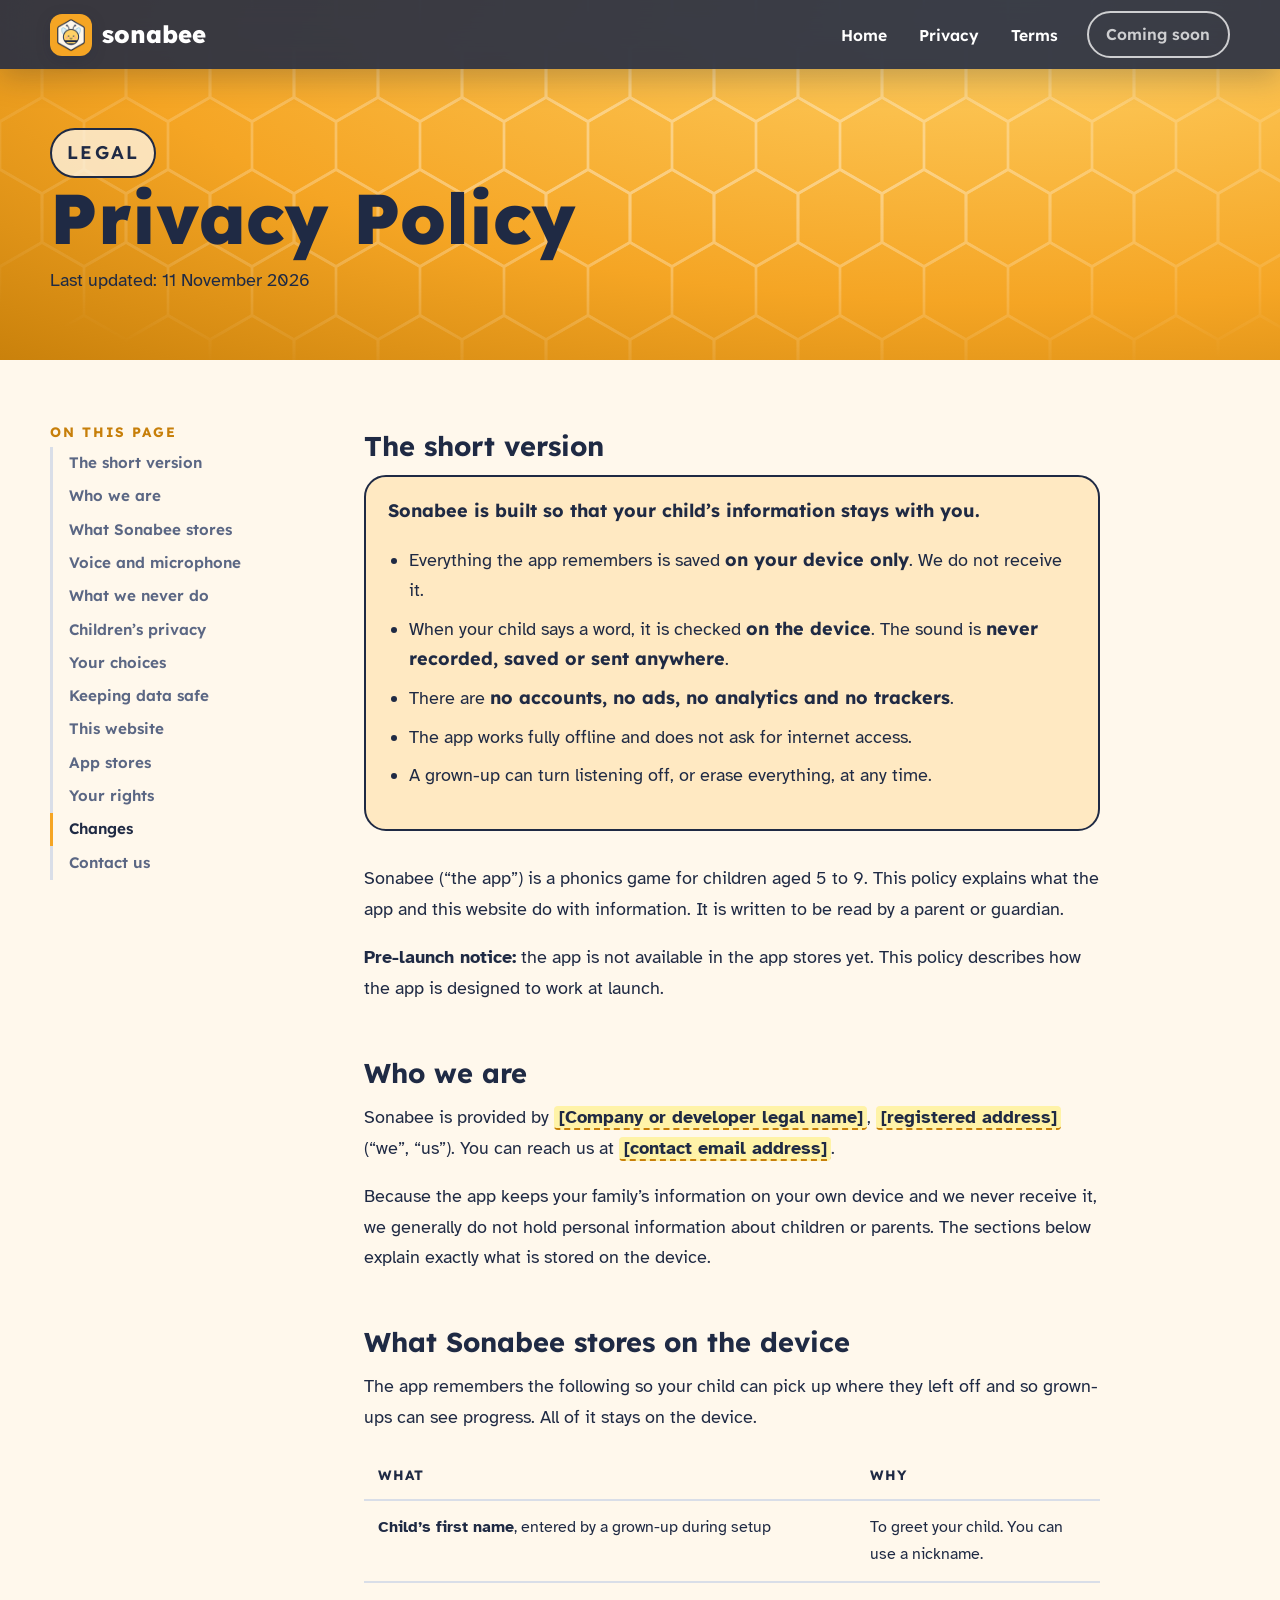
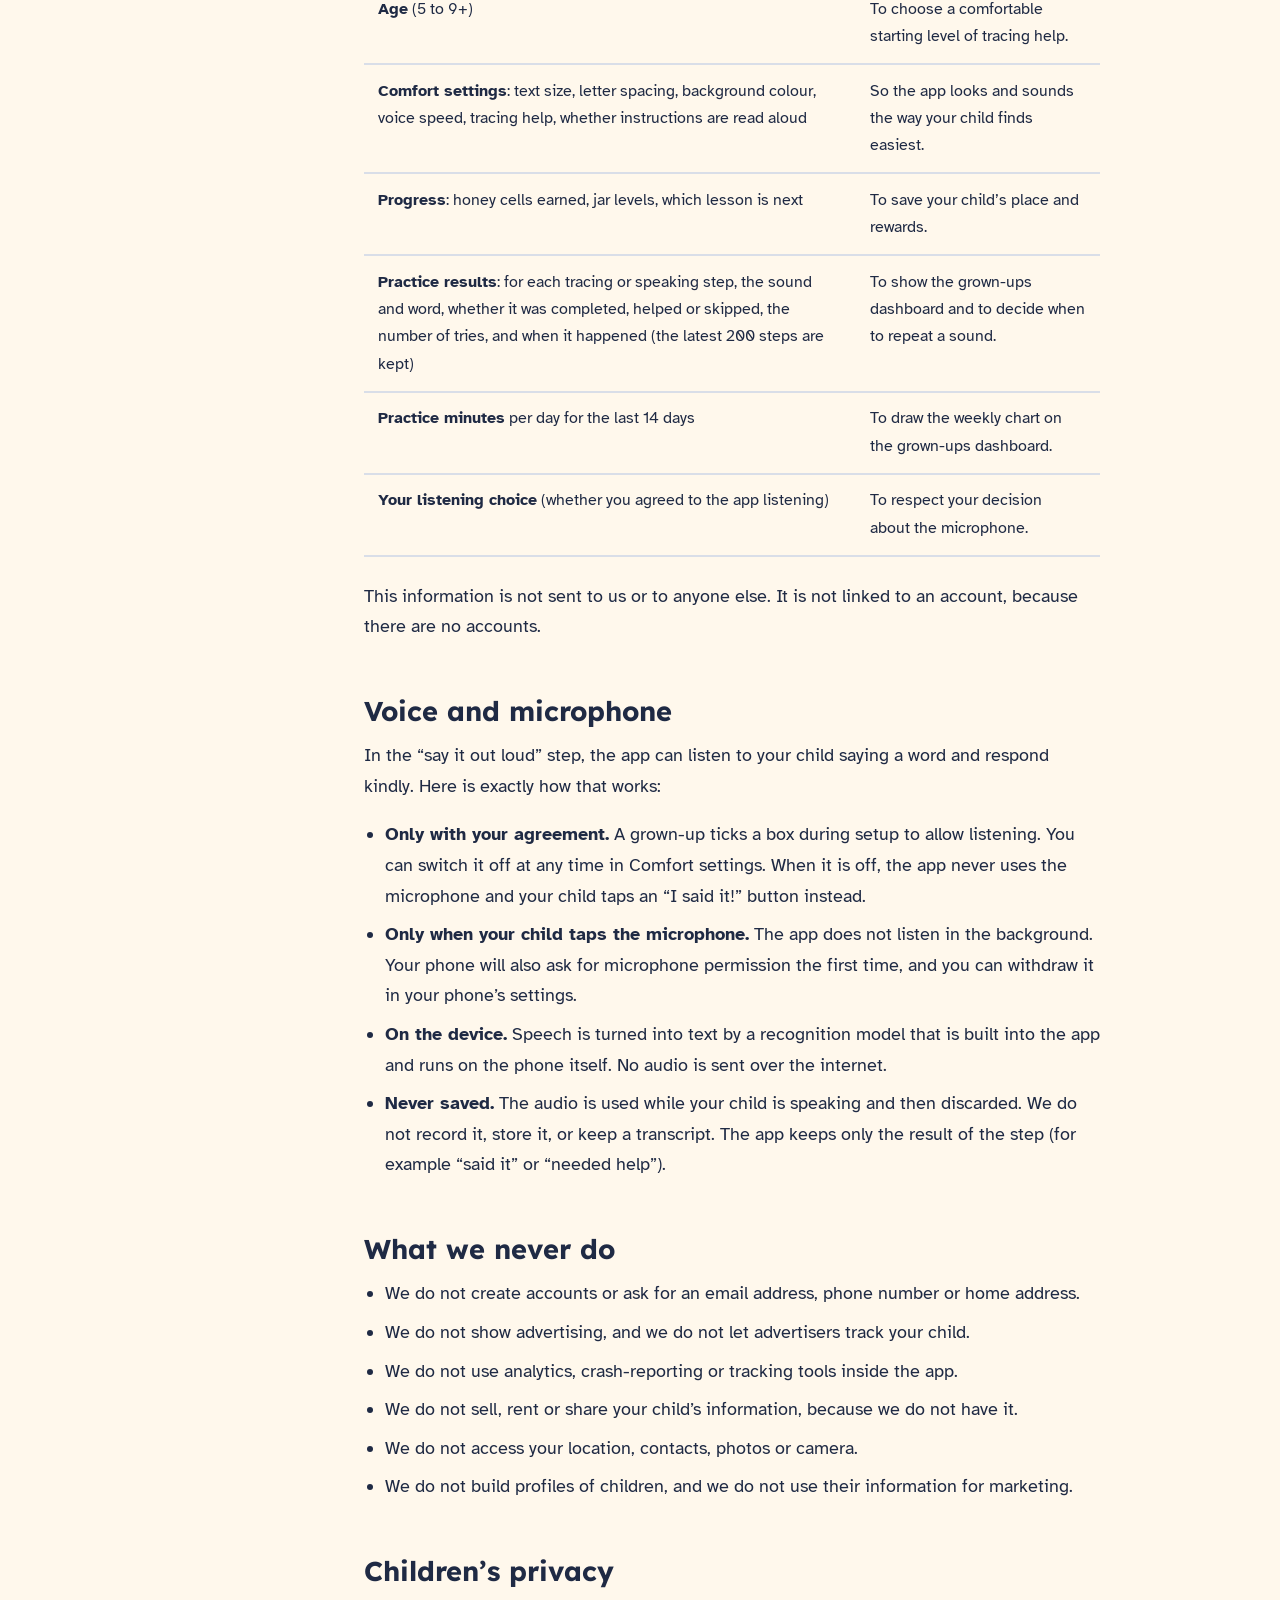
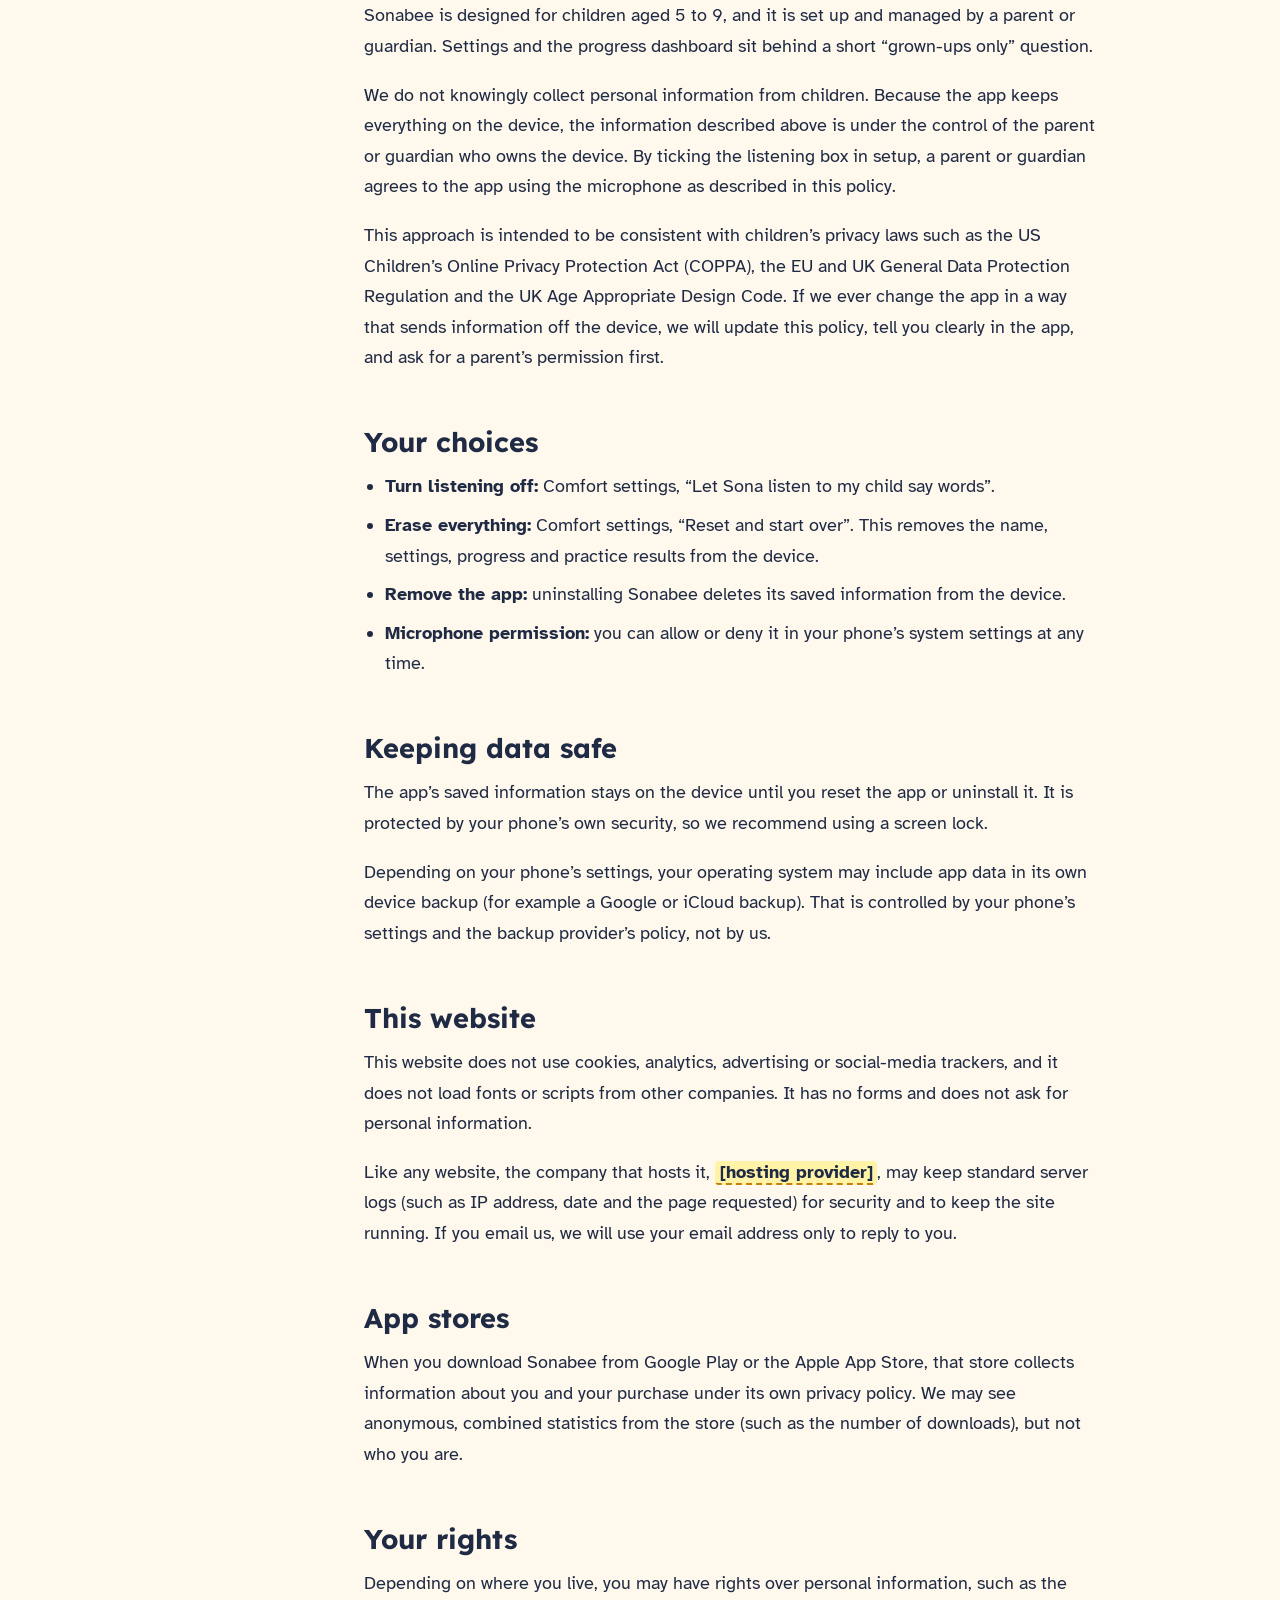
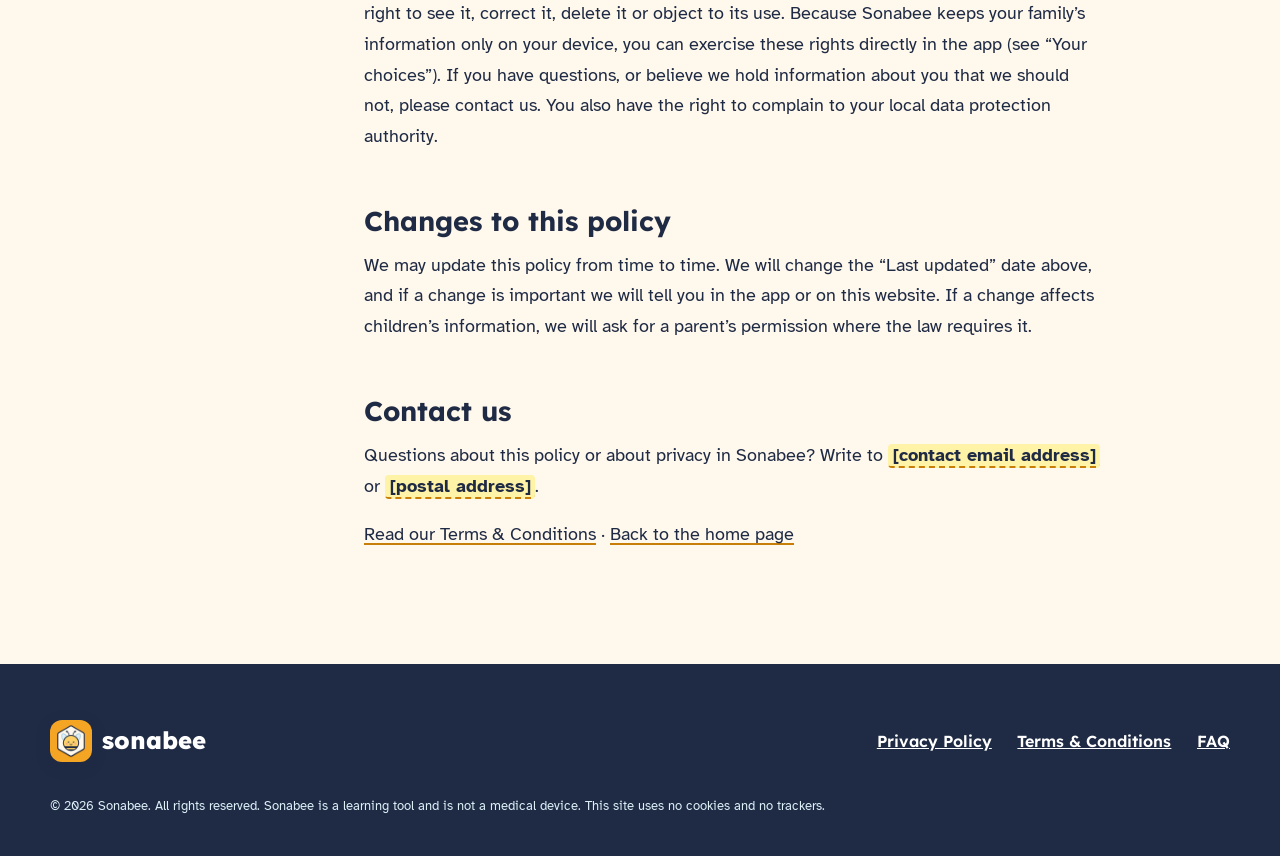
==== privacy.html @ 213363f4 "Add the Sonabee coming-soon website." ====
<!doctype html>
<html lang="en">
<head>
<meta charset="utf-8">
<meta name="viewport" content="width=device-width, initial-scale=1">
<title>Privacy Policy | Sonabee</title>
<meta name="description" content="How Sonabee handles your family's information: stored on the device, voice checked on the device and never saved, no accounts, no ads, no trackers.">
<meta name="theme-color" content="#F5A524">
<link rel="icon" href="favicon.svg" type="image/svg+xml">
<link rel="apple-touch-icon" href="assets/img/apple-touch-icon.png">
<link rel="stylesheet" href="assets/css/style.css">
<script>document.documentElement.classList.add('js');</script>
<!--
  BEFORE LAUNCH: replace every highlighted [placeholder] (class="fill") with real details,
  and have a lawyer who knows children's privacy law (COPPA, GDPR-K, UK Children's Code) review this page.
-->
</head>
<body>
<a class="skip" href="#main">Skip to content</a>

<header class="nav is-stuck">
  <div class="wrap">
    <a class="brand" href="index.html" aria-label="Sonabee home"><img src="assets/img/icon-192.png" alt="" width="42" height="42">sonabee</a>
    <nav aria-label="Main">
      <ul class="nav-links">
        <li><a href="index.html">Home</a></li>
        <li><a href="privacy.html" aria-current="page">Privacy</a></li>
        <li><a href="terms.html">Terms</a></li>
        <li><span class="pill" aria-disabled="true" title="The app is not available yet">Coming soon</span></li>
      </ul>
    </nav>
  </div>
</header>

<main id="main">
<section class="legal-hero">
  <div class="hex-layer" aria-hidden="true"></div>
  <div class="wrap">
    <p class="eyebrow">Legal</p>
    <h1>Privacy Policy</h1>
    <p>Last updated: 11 November 2026</p>
  </div>
</section>

<div class="wrap legal">
  <aside class="toc" aria-label="On this page">
    <h2>On this page</h2>
    <ol>
      <li><a href="#summary">The short version</a></li>
      <li><a href="#who">Who we are</a></li>
      <li><a href="#info">What Sonabee stores</a></li>
      <li><a href="#voice">Voice and microphone</a></li>
      <li><a href="#never">What we never do</a></li>
      <li><a href="#children">Children&rsquo;s privacy</a></li>
      <li><a href="#controls">Your choices</a></li>
      <li><a href="#retention">Keeping data safe</a></li>
      <li><a href="#website">This website</a></li>
      <li><a href="#stores">App stores</a></li>
      <li><a href="#rights">Your rights</a></li>
      <li><a href="#changes">Changes</a></li>
      <li><a href="#contact">Contact us</a></li>
    </ol>
  </aside>

  <article class="prose">
    <h2 id="summary">The short version</h2>
    <div class="callout honey">
      <p><strong>Sonabee is built so that your child&rsquo;s information stays with you.</strong></p>
      <ul>
        <li>Everything the app remembers is saved <strong>on your device only</strong>. We do not receive it.</li>
        <li>When your child says a word, it is checked <strong>on the device</strong>. The sound is <strong>never recorded, saved or sent anywhere</strong>.</li>
        <li>There are <strong>no accounts, no ads, no analytics and no trackers</strong>.</li>
        <li>The app works fully offline and does not ask for internet access.</li>
        <li>A grown-up can turn listening off, or erase everything, at any time.</li>
      </ul>
    </div>
    <p>Sonabee (&ldquo;the app&rdquo;) is a phonics game for children aged 5 to 9. This policy explains what the app and this website do with information. It is written to be read by a parent or guardian.</p>
    <p><strong>Pre-launch notice:</strong> the app is not available in the app stores yet. This policy describes how the app is designed to work at launch.</p>

    <h2 id="who">Who we are</h2>
    <p>Sonabee is provided by <span class="fill">[Company or developer legal name]</span>, <span class="fill">[registered address]</span> (&ldquo;we&rdquo;, &ldquo;us&rdquo;). You can reach us at <span class="fill">[contact email address]</span>.</p>
    <p>Because the app keeps your family&rsquo;s information on your own device and we never receive it, we generally do not hold personal information about children or parents. The sections below explain exactly what is stored on the device.</p>

    <h2 id="info">What Sonabee stores on the device</h2>
    <p>The app remembers the following so your child can pick up where they left off and so grown-ups can see progress. All of it stays on the device.</p>
    <table class="t">
      <thead><tr><th>What</th><th>Why</th></tr></thead>
      <tbody>
        <tr><td><strong>Child&rsquo;s first name</strong>, entered by a grown-up during setup</td><td>To greet your child. You can use a nickname.</td></tr>
        <tr><td><strong>Age</strong> (5 to 9+)</td><td>To choose a comfortable starting level of tracing help.</td></tr>
        <tr><td><strong>Comfort settings</strong>: text size, letter spacing, background colour, voice speed, tracing help, whether instructions are read aloud</td><td>So the app looks and sounds the way your child finds easiest.</td></tr>
        <tr><td><strong>Progress</strong>: honey cells earned, jar levels, which lesson is next</td><td>To save your child&rsquo;s place and rewards.</td></tr>
        <tr><td><strong>Practice results</strong>: for each tracing or speaking step, the sound and word, whether it was completed, helped or skipped, the number of tries, and when it happened (the latest 200 steps are kept)</td><td>To show the grown-ups dashboard and to decide when to repeat a sound.</td></tr>
        <tr><td><strong>Practice minutes</strong> per day for the last 14 days</td><td>To draw the weekly chart on the grown-ups dashboard.</td></tr>
        <tr><td><strong>Your listening choice</strong> (whether you agreed to the app listening)</td><td>To respect your decision about the microphone.</td></tr>
      </tbody>
    </table>
    <p>This information is not sent to us or to anyone else. It is not linked to an account, because there are no accounts.</p>

    <h2 id="voice">Voice and microphone</h2>
    <p>In the &ldquo;say it out loud&rdquo; step, the app can listen to your child saying a word and respond kindly. Here is exactly how that works:</p>
    <ul>
      <li><strong>Only with your agreement.</strong> A grown-up ticks a box during setup to allow listening. You can switch it off at any time in Comfort settings. When it is off, the app never uses the microphone and your child taps an &ldquo;I said it!&rdquo; button instead.</li>
      <li><strong>Only when your child taps the microphone.</strong> The app does not listen in the background. Your phone will also ask for microphone permission the first time, and you can withdraw it in your phone&rsquo;s settings.</li>
      <li><strong>On the device.</strong> Speech is turned into text by a recognition model that is built into the app and runs on the phone itself. No audio is sent over the internet.</li>
      <li><strong>Never saved.</strong> The audio is used while your child is speaking and then discarded. We do not record it, store it, or keep a transcript. The app keeps only the result of the step (for example &ldquo;said it&rdquo; or &ldquo;needed help&rdquo;).</li>
    </ul>

    <h2 id="never">What we never do</h2>
    <ul>
      <li>We do not create accounts or ask for an email address, phone number or home address.</li>
      <li>We do not show advertising, and we do not let advertisers track your child.</li>
      <li>We do not use analytics, crash-reporting or tracking tools inside the app.</li>
      <li>We do not sell, rent or share your child&rsquo;s information, because we do not have it.</li>
      <li>We do not access your location, contacts, photos or camera.</li>
      <li>We do not build profiles of children, and we do not use their information for marketing.</li>
    </ul>

    <h2 id="children">Children&rsquo;s privacy</h2>
    <p>Sonabee is designed for children aged 5 to 9, and it is set up and managed by a parent or guardian. Settings and the progress dashboard sit behind a short &ldquo;grown-ups only&rdquo; question.</p>
    <p>We do not knowingly collect personal information from children. Because the app keeps everything on the device, the information described above is under the control of the parent or guardian who owns the device. By ticking the listening box in setup, a parent or guardian agrees to the app using the microphone as described in this policy.</p>
    <p>This approach is intended to be consistent with children&rsquo;s privacy laws such as the US Children&rsquo;s Online Privacy Protection Act (COPPA), the EU and UK General Data Protection Regulation and the UK Age Appropriate Design Code. If we ever change the app in a way that sends information off the device, we will update this policy, tell you clearly in the app, and ask for a parent&rsquo;s permission first.</p>

    <h2 id="controls">Your choices</h2>
    <ul>
      <li><strong>Turn listening off:</strong> Comfort settings, &ldquo;Let Sona listen to my child say words&rdquo;.</li>
      <li><strong>Erase everything:</strong> Comfort settings, &ldquo;Reset and start over&rdquo;. This removes the name, settings, progress and practice results from the device.</li>
      <li><strong>Remove the app:</strong> uninstalling Sonabee deletes its saved information from the device.</li>
      <li><strong>Microphone permission:</strong> you can allow or deny it in your phone&rsquo;s system settings at any time.</li>
    </ul>

    <h2 id="retention">Keeping data safe</h2>
    <p>The app&rsquo;s saved information stays on the device until you reset the app or uninstall it. It is protected by your phone&rsquo;s own security, so we recommend using a screen lock.</p>
    <p>Depending on your phone&rsquo;s settings, your operating system may include app data in its own device backup (for example a Google or iCloud backup). That is controlled by your phone&rsquo;s settings and the backup provider&rsquo;s policy, not by us.</p>

    <h2 id="website">This website</h2>
    <p>This website does not use cookies, analytics, advertising or social-media trackers, and it does not load fonts or scripts from other companies. It has no forms and does not ask for personal information.</p>
    <p>Like any website, the company that hosts it, <span class="fill">[hosting provider]</span>, may keep standard server logs (such as IP address, date and the page requested) for security and to keep the site running. If you email us, we will use your email address only to reply to you.</p>

    <h2 id="stores">App stores</h2>
    <p>When you download Sonabee from Google Play or the Apple App Store, that store collects information about you and your purchase under its own privacy policy. We may see anonymous, combined statistics from the store (such as the number of downloads), but not who you are.</p>

    <h2 id="rights">Your rights</h2>
    <p>Depending on where you live, you may have rights over personal information, such as the right to see it, correct it, delete it or object to its use. Because Sonabee keeps your family&rsquo;s information only on your device, you can exercise these rights directly in the app (see &ldquo;Your choices&rdquo;). If you have questions, or believe we hold information about you that we should not, please contact us. You also have the right to complain to your local data protection authority.</p>

    <h2 id="changes">Changes to this policy</h2>
    <p>We may update this policy from time to time. We will change the &ldquo;Last updated&rdquo; date above, and if a change is important we will tell you in the app or on this website. If a change affects children&rsquo;s information, we will ask for a parent&rsquo;s permission where the law requires it.</p>

    <h2 id="contact">Contact us</h2>
    <p>Questions about this policy or about privacy in Sonabee? Write to <span class="fill">[contact email address]</span> or <span class="fill">[postal address]</span>.</p>
    <p><a href="terms.html">Read our Terms &amp; Conditions</a> &middot; <a href="index.html">Back to the home page</a></p>
  </article>
</div>
</main>

<footer class="foot">
  <div class="wrap">
    <div class="row">
      <a class="brand" href="index.html"><img src="assets/img/icon-192.png" alt="" width="42" height="42">sonabee</a>
      <nav aria-label="Footer">
        <ul>
          <li><a href="privacy.html">Privacy Policy</a></li>
          <li><a href="terms.html">Terms &amp; Conditions</a></li>
          <li><a href="index.html#faq">FAQ</a></li>
        </ul>
      </nav>
    </div>
    <small>&copy; <span id="yr">2026</span> Sonabee. All rights reserved. Sonabee is a learning tool and is not a medical device. This site uses no cookies and no trackers.</small>
  </div>
</footer>
<script src="assets/js/main.js"></script>
</body>
</html>
---- assets/css/style.css ----
/* ==========================================================================
   Sonabee website. Brand colours match the app (lib/theme/app_colors.dart).
   Fonts are self-hosted: the site makes no third-party requests.
   ========================================================================== */

@font-face { font-family: "Lexend"; src: url("../fonts/Lexend-SemiBold.ttf") format("truetype"); font-weight: 600; font-display: swap; }
@font-face { font-family: "Lexend"; src: url("../fonts/Lexend-Bold.ttf") format("truetype"); font-weight: 700; font-display: swap; }
@font-face { font-family: "Lexend"; src: url("../fonts/Lexend-ExtraBold.ttf") format("truetype"); font-weight: 800; font-display: swap; }
@font-face { font-family: "Atkinson Hyperlegible"; src: url("../fonts/AtkinsonHyperlegible-Regular.ttf") format("truetype"); font-weight: 400; font-display: swap; }
@font-face { font-family: "Atkinson Hyperlegible"; src: url("../fonts/AtkinsonHyperlegible-Bold.ttf") format("truetype"); font-weight: 700; font-display: swap; }

:root {
  --honey: #F5A524;
  --honey-deep: #C77F0A;
  --honey-pale: #FFE9C2;
  --ink: #1F2A44;
  --ink-soft: #5B6784;
  --comb: #FFF8EC;
  --wing: #DCEFF7;
  --wing-deep: #9BCBE0;
  --listen: #2A9D8F;
  --on-listen: #0F1A2A;
  --bee: #FFD166;
  --cheeks: #F4A3A0;
  --surface: #FFFFFF;
  --hairline: #D9DEE8;
  --celebrate: #FFE9BD;
  --mint: #E3F4EC;
  --peach: #FDE8DC;
  --night: #111A30;

  --font-head: "Lexend", "Trebuchet MS", system-ui, sans-serif;
  --font-body: "Atkinson Hyperlegible", "Segoe UI", system-ui, sans-serif;
  --radius: 28px;
  --wrap: 1180px;
  --ease: cubic-bezier(.22, 1, .36, 1);
}

*, *::before, *::after { box-sizing: border-box; }
html { scroll-behavior: smooth; -webkit-text-size-adjust: 100%; }
body {
  margin: 0;
  background: var(--comb);
  color: var(--ink);
  font-family: var(--font-body);
  font-size: 1.125rem;
  line-height: 1.7;
  text-align: left;
  overflow-x: hidden;
}
img, svg, canvas { display: block; max-width: 100%; }
a { color: inherit; }
h1, h2, h3, h4 { font-family: var(--font-head); font-weight: 700; line-height: 1.15; margin: 0 0 .5em; }
p { margin: 0 0 1em; }
button { font: inherit; }

.wrap { width: min(var(--wrap), 100% - 2.5rem); margin-inline: auto; }
.skip { position: absolute; left: -999px; top: 0; background: var(--ink); color: #fff; padding: .8rem 1.2rem; border-radius: 0 0 12px 0; z-index: 200; }
.skip:focus { left: 0; }
:focus-visible { outline: 4px solid var(--ink); outline-offset: 3px; border-radius: 6px; }
.on-dark :focus-visible, .nav :focus-visible { outline-color: var(--bee); }
.sr { position: absolute; width: 1px; height: 1px; overflow: hidden; clip: rect(0 0 0 0); white-space: nowrap; }

.eyebrow {
  display: inline-flex; align-items: center; gap: .6rem;
  font-family: var(--font-head); font-weight: 600; font-size: .85rem; letter-spacing: .12em; text-transform: uppercase;
  padding: .45rem .95rem; border-radius: 999px;
  background: rgba(255, 248, 236, .75); color: var(--ink); border: 2px solid var(--ink);
}
.eyebrow .dot { width: .6rem; height: .6rem; border-radius: 50%; background: var(--listen); box-shadow: 0 0 0 0 rgba(42, 157, 143, .6); animation: ping 2s infinite; }
@keyframes ping { 70% { box-shadow: 0 0 0 .6rem rgba(42, 157, 143, 0); } 100% { box-shadow: 0 0 0 0 rgba(42, 157, 143, 0); } }

/* ---------- Buttons: store buttons are disabled until launch ---------- */
.stores { display: flex; flex-wrap: wrap; gap: 1rem; }
.store {
  position: relative; display: inline-flex; align-items: center; gap: .9rem;
  min-height: 64px; padding: .6rem 1.4rem .6rem 1.1rem;
  border-radius: 18px; border: 2px solid var(--ink); background: var(--ink); color: #fff;
  text-align: left; line-height: 1.15; cursor: not-allowed;
}
/* Disabled until launch: clearly switched off, but still easy to read. */
.store:disabled {
  background: #3b4466 repeating-linear-gradient(135deg, rgba(255, 255, 255, .07) 0 9px, transparent 9px 18px);
  border-color: #3b4466; color: #eef0f6; opacity: 1;
}
.store:disabled svg { opacity: .8; }
.store svg { width: 34px; height: 34px; flex: none; }
.store small { display: block; font-size: .78rem; opacity: .85; letter-spacing: .02em; }
.store strong { display: block; font-family: var(--font-head); font-size: 1.25rem; font-weight: 700; }
.store .soon {
  position: absolute; top: -.8rem; right: -.4rem; transform: rotate(4deg);
  font-style: normal; font-family: var(--font-head); font-weight: 700; font-size: .72rem; letter-spacing: .06em; text-transform: uppercase;
  background: var(--bee); color: var(--ink); border: 2px solid var(--ink); padding: .2rem .6rem; border-radius: 999px;
}
.soon-note { margin-top: 1rem; font-size: .98rem; color: var(--ink-soft); }
.on-honey .soon-note, .on-dark .soon-note { color: inherit; opacity: .85; }

.btn-ghost {
  display: inline-flex; align-items: center; gap: .5rem; min-height: 48px; padding: .5rem 1.2rem; border-radius: 999px;
  font-family: var(--font-head); font-weight: 600; text-decoration: none; border: 2px solid currentColor;
  transition: transform .3s var(--ease), background .3s;
}
.btn-ghost:hover { transform: translateY(-2px); background: rgba(255, 255, 255, .25); }

/* ---------- Navigation ---------- */
.nav {
  position: fixed; inset: 0 0 auto 0; z-index: 100; padding: .7rem 0;
  transition: background .4s, box-shadow .4s, backdrop-filter .4s;
}
.nav.is-stuck { background: rgba(31, 42, 68, .88); backdrop-filter: blur(14px); box-shadow: 0 8px 30px rgba(15, 26, 42, .25); color: #fff; }
.nav .wrap { display: flex; align-items: center; justify-content: space-between; gap: 1rem; }
.brand { display: flex; align-items: center; gap: .65rem; text-decoration: none; font-family: var(--font-head); font-weight: 800; font-size: 1.5rem; }
.brand img { width: 42px; height: 42px; border-radius: 12px; box-shadow: 0 4px 14px rgba(31, 42, 68, .25); }
.nav-links { display: flex; align-items: center; gap: 1.6rem; list-style: none; margin: 0; padding: 0; font-family: var(--font-head); font-weight: 600; font-size: .98rem; }
.nav-links a { text-decoration: none; padding: .6rem .2rem; position: relative; }
.nav-links a:not(.pill)::after { content: ""; position: absolute; left: 0; right: 0; bottom: .3rem; height: 3px; border-radius: 3px; background: currentColor; transform: scaleX(0); transform-origin: left; transition: transform .35s var(--ease); }
.nav-links a:not(.pill):hover::after { transform: scaleX(1); }
.pill { display: inline-block; padding: .5rem 1.1rem !important; border-radius: 999px; border: 2px solid currentColor; opacity: .75; cursor: not-allowed; }
@media (max-width: 820px) { .nav-links li:not(:last-child) { display: none; } }

/* ---------- Hero ---------- */
.hero {
  position: relative; min-height: 100svh; display: grid; align-items: center; overflow: hidden; isolation: isolate;
  padding: 7.5rem 0 5rem;
  background: radial-gradient(120% 95% at 72% 18%, var(--bee) 0%, var(--honey) 46%, var(--honey-deep) 100%);
  color: var(--ink);
}
.hero-bg { position: absolute; inset: -6%; z-index: -3; will-change: transform; transform: translate3d(calc(var(--mx, 0) * -14px), calc(var(--my, 0) * -10px), 0) scale(calc(1.06 + var(--hp, 0) * .12)); }
.hex-layer {
  position: absolute; inset: 0; opacity: .5;
  background-image: url("data:image/svg+xml,%3Csvg xmlns='http://www.w3.org/2000/svg' width='28' height='48.5' viewBox='0 0 28 48.5'%3E%3Cg fill='none' stroke='%23FFF8EC' stroke-width='.9' stroke-linejoin='round'%3E%3Cpath d='M14-16.17 28-8.08V8.08L14 16.17 0 8.08V-8.08Z'/%3E%3Cpath d='M0 8.08l14 8.09v16.16L0 40.42-14 32.33V16.17Z'/%3E%3Cpath d='M28 8.08l14 8.09v16.16L28 40.42 14 32.33V16.17Z'/%3E%3Cpath d='M14 32.33l14 8.09v16.16L14 64.67 0 56.58V40.42Z'/%3E%3C/g%3E%3C/svg%3E");
  background-size: 84px 145.5px;
  animation: drift 70s linear infinite;
  -webkit-mask-image: radial-gradient(80% 80% at 55% 45%, #000 20%, transparent 85%); mask-image: radial-gradient(80% 80% at 55% 45%, #000 20%, transparent 85%);
}
.hex-layer.two { background-size: 150px 259px; opacity: .35; animation-duration: 110s; animation-direction: reverse; transform: translate3d(calc(var(--mx, 0) * 22px), calc(var(--my, 0) * 16px), 0); }
@keyframes drift { to { background-position: 84px 145.5px; } }
.rays {
  position: absolute; left: 50%; top: 38%; width: 190vmax; height: 190vmax; z-index: -2; translate: -50% -50%; opacity: .5; mix-blend-mode: soft-light;
  background: repeating-conic-gradient(from 0deg, rgba(255, 255, 255, .9) 0 6deg, transparent 6deg 18deg);
  -webkit-mask-image: radial-gradient(closest-side, #000 0%, transparent 62%); mask-image: radial-gradient(closest-side, #000 0%, transparent 62%);
  animation: spin 160s linear infinite;
}
@keyframes spin { to { rotate: 360deg; } }
.bokeh { position: absolute; z-index: -1; width: var(--s); aspect-ratio: 1 / 1.1547; background: var(--c, rgba(255, 248, 236, .55)); clip-path: polygon(50% 0, 100% 25%, 100% 75%, 50% 100%, 0 75%, 0 25%); filter: blur(var(--b, 6px)); left: var(--x); top: var(--y); animation: floaty var(--t, 14s) ease-in-out infinite alternate; }
@keyframes floaty { from { transform: translate3d(0, 0, 0) rotate(0); } to { transform: translate3d(var(--dx, 24px), var(--dy, -40px), 0) rotate(18deg); } }
#pollen { position: absolute; inset: 0; z-index: -1; width: 100%; height: 100%; pointer-events: none; }
.vignette { position: absolute; inset: 0; z-index: 1; pointer-events: none; background: radial-gradient(120% 100% at 50% 40%, transparent 55%, rgba(120, 66, 0, .38) 100%); }
.grain { position: fixed; inset: -50%; z-index: 150; pointer-events: none; opacity: .07; mix-blend-mode: multiply;
  background-image: url("data:image/svg+xml,%3Csvg xmlns='http://www.w3.org/2000/svg' width='220' height='220'%3E%3Cfilter id='n'%3E%3CfeTurbulence type='fractalNoise' baseFrequency='.85' numOctaves='2' stitchTiles='stitch'/%3E%3CfeColorMatrix values='0 0 0 0 0  0 0 0 0 0  0 0 0 0 0  0 0 0 .9 0'/%3E%3C/filter%3E%3Crect width='100%25' height='100%25' filter='url(%23n)'/%3E%3C/svg%3E");
  animation: grain 1.2s steps(6) infinite; }
@keyframes grain { 0% { transform: translate(0, 0); } 20% { transform: translate(-4%, 3%); } 40% { transform: translate(3%, -5%); } 60% { transform: translate(-6%, -2%); } 80% { transform: translate(5%, 4%); } 100% { transform: translate(0, 0); } }

.hero-grid { position: relative; z-index: 2; display: grid; grid-template-columns: 1.1fr .9fr; gap: 3rem; align-items: center; transform: translate3d(0, calc(var(--hp, 0) * -40px), 0); opacity: calc(1 - var(--hp, 0) * .9); }
.hero h1 { font-weight: 800; font-size: clamp(3.2rem, 8.4vw, 7.4rem); line-height: 1.02; margin: 1.4rem 0 1.4rem; }
.hero h1 .w { display: inline-block; overflow: hidden; vertical-align: top; padding-bottom: .12em; }
.hero h1 .w > span { display: inline-block; animation: rise 1.2s var(--ease) both; animation-delay: calc(.5s + var(--i) * .14s); }
.hero h1 .accent { color: var(--comb); -webkit-text-stroke: 0; text-shadow: 0 .05em 0 var(--ink); }
@keyframes rise { from { transform: translateY(110%) rotate(5deg); opacity: 0; filter: blur(10px); } to { transform: none; opacity: 1; filter: blur(0); } }
.fade-in { animation: fade 1.2s var(--ease) both; animation-delay: var(--d, 1.2s); }
@keyframes fade { from { opacity: 0; transform: translateY(24px); } to { opacity: 1; transform: none; } }
.hero .lead { font-size: clamp(1.15rem, 1.9vw, 1.45rem); max-width: 34ch; margin-bottom: 2rem; }
.scroll-cue { position: absolute; z-index: 3; left: 50%; bottom: 1.6rem; translate: -50% 0; display: flex; flex-direction: column; align-items: center; gap: .5rem; font-family: var(--font-head); font-size: .78rem; letter-spacing: .16em; text-transform: uppercase; text-decoration: none; opacity: calc(1 - var(--hp, 0) * 4); }
.scroll-cue i { width: 26px; height: 42px; border: 2.5px solid var(--ink); border-radius: 14px; position: relative; }
.scroll-cue i::after { content: ""; position: absolute; left: 50%; top: 7px; width: 5px; height: 9px; margin-left: -2.5px; border-radius: 3px; background: var(--ink); animation: wheel 1.8s ease-in-out infinite; }
@keyframes wheel { 0% { transform: translateY(0); opacity: 1; } 70% { transform: translateY(14px); opacity: 0; } 100% { opacity: 0; } }

.hero-stage { position: relative; display: grid; place-items: center; animation: stage-in 1.6s var(--ease) both .7s; }
@keyframes stage-in { from { opacity: 0; transform: translateY(80px) rotate(4deg) scale(.92); } to { opacity: 1; transform: none; } }
.hero-stage .phone-wrap { transform: translate3d(calc(var(--mx, 0) * 12px), calc(var(--my, 0) * 8px), 0) rotate(-3deg); transition: transform .4s ease-out; }
.glow { position: absolute; width: 90%; aspect-ratio: 1; border-radius: 50%; background: radial-gradient(circle, rgba(255, 248, 236, .85), transparent 65%); filter: blur(10px); animation: breathe 6s ease-in-out infinite; z-index: -1; }
@keyframes breathe { 50% { transform: scale(1.08); opacity: .8; } }
.fly { position: absolute; z-index: 5; left: 1%; bottom: 3%; width: clamp(120px, 17vw, 210px); filter: drop-shadow(0 18px 18px rgba(120, 66, 0, .35)); animation: fly-in 2.6s var(--ease) both 1.1s, bob 3.4s ease-in-out infinite 3.7s; }
@keyframes fly-in { from { transform: translate3d(-70vw, -34vh, 0) rotate(-24deg) scale(.5); opacity: 0; } 60% { opacity: 1; } to { transform: none; opacity: 1; } }
@keyframes bob { 0%, 100% { transform: translateY(0) rotate(-3deg); } 50% { transform: translateY(-16px) rotate(3deg); } }
.trail { position: absolute; left: -62vw; bottom: 22%; width: 66vw; height: 40px; z-index: 4; pointer-events: none; opacity: 0; animation: trail 2.8s ease-out both 1.1s; }
@keyframes trail { 0% { opacity: 0; clip-path: inset(0 100% 0 0); } 30% { opacity: .9; } 100% { opacity: 0; clip-path: inset(0 0 0 0); } }

/* ---------- Sona (bee) ---------- */
.sona { overflow: visible; }
.sona .wing { transform-box: fill-box; }
.sona .wing-l { transform-origin: 100% 100%; animation: flap-l .22s ease-in-out infinite alternate; }
.sona .wing-r { transform-origin: 0% 100%; animation: flap-r .22s ease-in-out infinite alternate; }
@keyframes flap-l { from { transform: rotate(-14deg); } to { transform: rotate(10deg); } }
@keyframes flap-r { from { transform: rotate(14deg); } to { transform: rotate(-10deg); } }
.sona .eyes { transform-box: fill-box; transform-origin: center; animation: blink 5s infinite; }
@keyframes blink { 0%, 94%, 100% { transform: scaleY(1); } 97% { transform: scaleY(.1); } }
.sona .wave { opacity: 0; animation: wave 1.8s ease-out infinite; }
.sona .wave.b { animation-delay: .6s; }
@keyframes wave { 0% { opacity: 0; transform: scale(.85); } 30% { opacity: 1; } 100% { opacity: 0; transform: scale(1.12); } }
.sona .wave { transform-box: fill-box; transform-origin: center; }
.sona .spark { transform-box: fill-box; transform-origin: center; animation: twinkle 1.6s ease-in-out infinite; }
.sona .spark.b { animation-delay: .5s; } .sona .spark.c { animation-delay: 1s; }
@keyframes twinkle { 0%, 100% { transform: scale(.4) rotate(0); opacity: .3; } 50% { transform: scale(1.15) rotate(45deg); opacity: 1; } }

/* ---------- Phone mock-up (built from the real screens) ---------- */
.phone-wrap { --s: 1; width: calc(300px * var(--s)); height: calc(620px * var(--s)); position: relative; }
.phone {
  width: 300px; height: 620px; transform: scale(var(--s)); transform-origin: 0 0; position: absolute; left: 0; top: 0;
  border-radius: 48px; background: var(--ink); padding: 10px; box-shadow: 0 40px 70px rgba(70, 38, 0, .45), 0 0 0 2px rgba(255, 255, 255, .15) inset, 0 0 0 1.5px #0c1224;
}
.phone::before { content: ""; position: absolute; z-index: 20; top: 20px; left: 50%; width: 82px; height: 22px; margin-left: -41px; border-radius: 14px; background: #0c1224; }
.screen { position: relative; width: 280px; height: 600px; border-radius: 38px; overflow: hidden; background: var(--comb); font-size: 14px; line-height: 1.3; text-align: left; }
.scr { position: absolute; inset: 0; padding: 54px 18px 18px; opacity: 0; visibility: hidden; transition: opacity .6s var(--ease), visibility .6s; }
.scr.is-active { opacity: 1; visibility: visible; }
.dots { display: flex; justify-content: center; align-items: center; gap: 8px; margin-top: 2px; }
.dots i { width: 9px; height: 9px; border-radius: 50%; border: 2px solid #8794b3; }
.dots i.done { background: var(--ink); border-color: var(--ink); }
.dots i.now { width: 24px; border-radius: 6px; background: var(--honey); border-color: var(--ink); }
.back { position: absolute; left: 16px; top: 48px; width: 34px; height: 34px; border-radius: 50%; border: 2.5px solid var(--ink); background: #fff; display: grid; place-items: center; }
.back::before { content: ""; width: 9px; height: 9px; border-left: 2.5px solid var(--ink); border-bottom: 2.5px solid var(--ink); transform: translateX(2px) rotate(45deg); }
.bubble { position: relative; margin: 18px 0 0 68px; padding: 10px 12px; border: 2.5px solid var(--ink); border-radius: 18px; background: #fff; font-family: var(--font-head); font-weight: 600; font-size: 13px; line-height: 1.35; }
.bubble::before { content: ""; position: absolute; left: -11px; top: 22px; width: 14px; height: 14px; background: #fff; border-left: 2.5px solid var(--ink); border-bottom: 2.5px solid var(--ink); transform: rotate(45deg); }
.mini-sona { position: absolute; left: 14px; top: 98px; width: 62px; }
.pillrow { display: flex; gap: 8px; margin: 22px 0 10px; }
.pillbtn { flex: 1; text-align: center; padding: 9px 6px; border-radius: 999px; font-family: var(--font-head); font-weight: 600; font-size: 12px; border: 2.5px solid var(--ink); background: #fff; }
.pillbtn.teal { background: var(--listen); color: var(--on-listen); }
.pad { position: relative; margin: 8px auto 0; width: 210px; height: 242px; }
.pad .cell { position: absolute; inset: 0; clip-path: polygon(50% 0, 100% 25%, 100% 75%, 50% 100%, 0 75%, 0 25%); background: var(--honey); }
.pad .cell::after { content: ""; position: absolute; inset: 7px; background: #fff; clip-path: polygon(50% 0, 100% 25%, 100% 75%, 50% 100%, 0 75%, 0 25%); }
.pad svg { position: absolute; inset: 0; width: 100%; height: 100%; z-index: 2; }
.guide { fill: none; stroke: #7480a0; stroke-width: 5; stroke-linecap: round; stroke-dasharray: 0.1 11; opacity: .75; }
.ink { fill: none; stroke: var(--honey); stroke-width: 9; stroke-linecap: round; stroke-linejoin: round; }
.dot { fill: var(--listen); stroke: #fff; stroke-width: 3; }
.skip-btn { position: absolute; left: 18px; right: 18px; bottom: 20px; text-align: center; padding: 13px; border-radius: 999px; border: 2.5px solid var(--ink); font-family: var(--font-head); font-weight: 600; font-size: 13px; background: transparent; }

/* Build screen */
.h-title { font-family: var(--font-head); font-weight: 700; font-size: 17px; text-align: center; margin: 14px 0 0; }
.build-row { display: flex; align-items: center; justify-content: center; gap: 16px; margin-top: 14px; }
.round { width: 54px; height: 54px; border-radius: 50%; background: var(--listen); border: 3px solid var(--ink); display: grid; place-items: center; }
.round svg { width: 24px; height: 24px; }
.pic { width: 88px; height: 88px; border-radius: 22px; background: #fff; border: 2px solid var(--hairline); display: grid; place-items: center; }
.pic svg { width: 70px; }
.hex { position: absolute; width: var(--w, 62px); aspect-ratio: 1 / 1.1547; display: grid; place-items: center; font-family: var(--font-head); font-weight: 700; font-size: calc(var(--w, 62px) * .44); background: var(--ink); clip-path: polygon(50% 0, 100% 25%, 100% 75%, 50% 100%, 0 75%, 0 25%); z-index: 3; }
.hex::before { content: ""; position: absolute; inset: 3.5px; background: var(--fill, var(--honey)); clip-path: polygon(50% 0, 100% 25%, 100% 75%, 50% 100%, 0 75%, 0 25%); }
.hex span { position: relative; z-index: 1; }
.slot { --fill: transparent; background: none; --w: 76px; }
.slot::before { content: none; }
.slot-svg { position: absolute; width: 76px; height: 88px; z-index: 1; }
.tile { transition: transform 1.1s var(--ease), filter .5s; transition-delay: var(--dl, 0s); }
.tile.sky { --fill: var(--wing); }
.tile.sh { --w: 76px; }
.is-active .tile.fly-a { transform: translate(var(--dx), var(--dy)); }
.is-active .tile.fly-b { transform: translate(var(--dx), var(--dy)); }
.done-btn { position: absolute; left: 18px; right: 18px; bottom: 20px; text-align: center; padding: 14px; border-radius: 999px; font-family: var(--font-head); font-weight: 700; background: #a4a7b2; color: #fff; transition: background .5s 1.9s, color .5s 1.9s, transform .5s 1.9s var(--ease); }
.is-active .done-btn { background: var(--ink); transform: scale(1.03); }

/* Say screen */
.say-word { text-align: center; font-family: var(--font-head); font-weight: 800; font-size: 62px; line-height: 1; margin: 34px 0 4px; }
.say-parts { text-align: center; font-family: var(--font-head); font-weight: 600; font-size: 17px; color: var(--ink-soft); letter-spacing: .14em; }
.say-sona { width: 108px; margin: 18px auto 0; }
.mic { position: relative; width: 84px; height: 84px; margin: 14px auto 0; border-radius: 50%; background: var(--listen); border: 3.5px solid var(--ink); display: grid; place-items: center; }
.mic svg { width: 34px; height: 34px; position: relative; z-index: 2; }
.mic .ring { position: absolute; inset: -4px; border-radius: 50%; border: 3px solid var(--listen); opacity: 0; }
.is-active .mic .ring { animation: ring 2.2s ease-out infinite; }
.is-active .mic .ring.b { animation-delay: .7s; }
.is-active .mic .ring.c { animation-delay: 1.4s; }
@keyframes ring { 0% { transform: scale(1); opacity: .8; } 100% { transform: scale(2); opacity: 0; } }
.say-cap { text-align: center; font-family: var(--font-head); font-weight: 700; font-size: 14px; margin-top: 12px; position: relative; height: 22px; }
.say-cap span { position: absolute; inset: 0; opacity: 0; }
.is-active .say-cap .c1 { animation: cap1 6s infinite; }
.is-active .say-cap .c2 { animation: cap2 6s infinite; }
@keyframes cap1 { 0%, 30% { opacity: 1; } 34%, 100% { opacity: 0; } }
@keyframes cap2 { 0%, 34% { opacity: 0; } 40%, 94% { opacity: 1; } 100% { opacity: 0; } }
.part { transition: background .3s; padding: 0 .1em; border-radius: 6px; }
.is-active .part.p1 { animation: hl 6s infinite 1.0s; } .is-active .part.p2 { animation: hl 6s infinite 1.5s; } .is-active .part.p3 { animation: hl 6s infinite 2.0s; }
@keyframes hl { 0%, 12% { background: var(--honey); color: var(--ink); } 14%, 100% { background: transparent; } }
.say-bar { position: absolute; left: 18px; right: 18px; bottom: 20px; text-align: center; padding: 13px; border-radius: 999px; border: 2.5px solid var(--ink); font-family: var(--font-head); font-weight: 600; font-size: 13px; }

/* Complete screen */
.scr.celebrate { background: var(--celebrate); }
.cel-sona { width: 150px; margin: 4px auto 0; }
.cel-title { text-align: center; font-family: var(--font-head); font-weight: 800; font-size: 24px; margin: 4px 0 14px; }
.cel-card { background: #fff; border: 2.5px solid var(--honey); border-radius: 22px; padding: 14px 12px 16px; text-align: center; }
.cel-card h4 { font-size: 14px; margin: 0 0 10px; font-weight: 600; }
.comb { display: grid; grid-template-columns: repeat(6, 1fr); gap: 3px; padding: 0 4px; }
.comb i { aspect-ratio: 1 / 1.1547; clip-path: polygon(50% 0, 100% 25%, 100% 75%, 50% 100%, 0 75%, 0 25%); background: var(--hairline); position: relative; }
.comb i::after { content: ""; position: absolute; inset: 2px; clip-path: inherit; background: var(--comb); }
.comb i.on { background: var(--honey-deep); } .comb i.on::after { background: var(--honey); }
.comb i:nth-child(n+7):nth-child(-n+12) { transform: translateX(50%); }
.comb i.new::after { background: var(--comb); }
.is-active .comb i.new { animation: cellpop 1.4s var(--ease) .6s both; }
.is-active .comb i.new::after { animation: cellfill 1.4s ease .6s both; }
@keyframes cellpop { 0% { transform: scale(1); } 45% { transform: scale(1.5); } 100% { transform: scale(1); } }
@keyframes cellfill { to { background: var(--honey); } }
.btn-dark { margin-top: 12px; text-align: center; padding: 13px; border-radius: 999px; background: var(--ink); color: #fff; font-family: var(--font-head); font-weight: 700; }

/* ---------- Sound ribbon ---------- */
.ribbon { background: var(--ink); color: #fff; padding: 1.2rem 0; overflow: hidden; border-block: 4px solid var(--honey); position: relative; z-index: 5; }
.ribbon-track { display: flex; width: max-content; gap: 1.6rem; animation: marquee 38s linear infinite; }
.ribbon:hover .ribbon-track { animation-play-state: paused; }
@keyframes marquee { to { transform: translateX(-50%); } }
.rt { flex: none; width: 74px; aspect-ratio: 1 / 1.1547; display: grid; place-items: center; font-family: var(--font-head); font-weight: 700; font-size: 1.6rem; color: var(--ink); background: var(--honey); clip-path: polygon(50% 0, 100% 25%, 100% 75%, 50% 100%, 0 75%, 0 25%); }
.rt:nth-child(3n) { background: var(--wing); } .rt:nth-child(3n+1) { background: var(--bee); }
.rt-gap { flex: none; align-self: center; font-family: var(--font-head); font-weight: 600; letter-spacing: .16em; text-transform: uppercase; font-size: .9rem; color: var(--wing); }

/* ---------- Story / scroll-text ---------- */
.section { padding: clamp(5rem, 11vw, 9rem) 0; position: relative; }
.kicker { font-family: var(--font-head); font-weight: 600; letter-spacing: .14em; text-transform: uppercase; font-size: .85rem; color: var(--honey-deep); margin-bottom: 1rem; }
.on-dark .kicker { color: var(--bee); }
.big-words { font-family: var(--font-head); font-weight: 700; font-size: clamp(1.9rem, 4.6vw, 3.6rem); line-height: 1.3; max-width: 22em; }
.big-words .rw { opacity: .16; transition: opacity .35s linear; }
.big-words .rw.on { opacity: 1; }
.big-words em { font-style: normal; color: var(--honey-deep); }
.js-off .big-words .rw { opacity: 1; }

.how { background: var(--wing); position: relative; }
.how::before { content: ""; position: absolute; inset: 0; background-image: radial-gradient(circle at 20% 10%, rgba(255, 255, 255, .8), transparent 40%), radial-gradient(circle at 85% 70%, rgba(255, 209, 102, .35), transparent 45%); pointer-events: none; }
.story-grid { position: relative; display: grid; grid-template-columns: 1fr minmax(300px, 420px); gap: 4rem; align-items: start; }
.steps { padding-bottom: 8vh; }
.step { min-height: 78vh; display: flex; flex-direction: column; justify-content: center; opacity: .3; transform: translateX(-12px); transition: opacity .6s var(--ease), transform .6s var(--ease); }
.step.is-active { opacity: 1; transform: none; }
.step .num { font-family: var(--font-head); font-weight: 800; font-size: clamp(5rem, 12vw, 9rem); line-height: .9; color: var(--honey); -webkit-text-stroke: 3px var(--ink); paint-order: stroke fill; margin-bottom: .4rem; }
.step h3 { font-size: clamp(1.8rem, 3.6vw, 2.7rem); }
.step p { max-width: 30em; font-size: 1.2rem; }
.step ul { padding-left: 1.2rem; margin: 0; }
.story-phone { position: sticky; top: calc(50vh - 310px); display: grid; place-items: center; height: min(620px, 100svh - 6rem); align-self: start; }
.story-phone .phone-wrap { --s: 1; }
.progress-rail { display: flex; gap: .5rem; margin-top: 1.4rem; }
.progress-rail i { width: 38px; height: 8px; border-radius: 6px; background: rgba(31, 42, 68, .18); transition: background .4s, width .4s; }
.progress-rail i.on { background: var(--ink); width: 64px; }

/* ---------- Features ---------- */
.features { background: var(--comb); }
.sec-head { max-width: 46rem; margin-bottom: 3rem; }
.sec-head h2 { font-size: clamp(2.2rem, 5vw, 4rem); }
.sec-head p { font-size: 1.25rem; color: var(--ink-soft); }
.on-dark .sec-head p { color: var(--wing); }
.cards { display: grid; grid-template-columns: repeat(auto-fit, minmax(260px, 1fr)); gap: 1.4rem; }
.card {
  position: relative; background: var(--surface); border: 2px solid var(--hairline); border-radius: var(--radius); padding: 1.8rem 1.6rem 1.7rem;
  transition: transform .5s var(--ease), box-shadow .5s var(--ease), border-color .3s;
}
.card:hover { transform: translateY(-8px) rotate(-.6deg); box-shadow: 0 24px 40px rgba(31, 42, 68, .12); border-color: var(--honey); }
.card .ico { width: 64px; height: 74px; margin-bottom: 1rem; display: grid; place-items: center; background: var(--honey); clip-path: polygon(50% 0, 100% 25%, 100% 75%, 50% 100%, 0 75%, 0 25%); }
.card .ico svg { width: 30px; height: 30px; stroke: var(--ink); fill: none; stroke-width: 2.4; stroke-linecap: round; stroke-linejoin: round; }
.card:nth-child(even) .ico { background: var(--bee); } .card:nth-child(3n) .ico { background: var(--wing); }
.card h3 { font-size: 1.3rem; margin-bottom: .4rem; }
.card p { margin: 0; color: var(--ink-soft); font-size: 1.05rem; line-height: 1.6; }

.comfort { margin-top: 4rem; display: grid; grid-template-columns: 1.1fr .9fr; gap: 2rem; align-items: stretch; background: var(--ink); color: #fff; border-radius: 40px; padding: clamp(1.4rem, 4vw, 3rem); position: relative; overflow: hidden; }
.comfort::before { content: ""; position: absolute; right: -10%; top: -30%; width: 60%; aspect-ratio: 1; background: radial-gradient(circle, rgba(245, 165, 36, .35), transparent 65%); }
.comfort h3 { font-size: clamp(1.7rem, 3.4vw, 2.5rem); }
.comfort p { color: var(--wing); }
.preview { --tint: var(--comb); border-radius: 28px; background: var(--tint); color: var(--ink); min-height: 280px; display: grid; place-items: center; border: 3px solid var(--honey); transition: background .4s; overflow: hidden; position: relative; z-index: 1; }
#word { font-family: var(--font-head); font-weight: 700; font-size: 80px; letter-spacing: 0; transition: font-size .2s, letter-spacing .2s; padding: 0 1rem; }
.ctrl { position: relative; z-index: 1; margin-top: 1.4rem; }
.ctrl label, .ctrl .lbl { display: block; font-family: var(--font-head); font-weight: 600; font-size: .9rem; margin-bottom: .5rem; letter-spacing: .04em; }
.ctrl input[type=range] { width: 100%; accent-color: var(--honey); height: 32px; }
.seg { display: flex; gap: .5rem; flex-wrap: wrap; }
.seg button { min-height: 48px; padding: .4rem 1.1rem; border-radius: 999px; border: 2.5px solid var(--hairline); background: transparent; color: #fff; font-family: var(--font-head); font-weight: 600; cursor: pointer; transition: background .25s, color .25s, border-color .25s; }
.seg button[aria-pressed=true] { background: var(--honey); color: var(--ink); border-color: var(--honey); }
.tints { display: flex; gap: .8rem; }
.tints button { width: 52px; height: 52px; border-radius: 50%; border: 3px solid var(--hairline); cursor: pointer; background: var(--c); transition: transform .3s var(--ease); }
.tints button:hover { transform: scale(1.12); }
.tints button[aria-pressed=true] { border-color: var(--honey); box-shadow: 0 0 0 3px var(--ink), 0 0 0 6px var(--honey); }

/* ---------- Private by design (dark, night) ---------- */
.private { background: radial-gradient(90% 70% at 50% 0%, #1e2c52 0%, var(--night) 70%); color: #fff; overflow: hidden; }
.stars { position: absolute; inset: 0; pointer-events: none; background-image:
  radial-gradient(2px 2px at 12% 20%, #fff, transparent), radial-gradient(1.5px 1.5px at 28% 70%, #fff, transparent), radial-gradient(2px 2px at 44% 32%, #ffd166, transparent),
  radial-gradient(1.5px 1.5px at 63% 18%, #fff, transparent), radial-gradient(2px 2px at 78% 62%, #fff, transparent), radial-gradient(1.5px 1.5px at 90% 28%, #ffd166, transparent),
  radial-gradient(1.5px 1.5px at 6% 84%, #fff, transparent), radial-gradient(2px 2px at 52% 88%, #fff, transparent), radial-gradient(1.5px 1.5px at 94% 90%, #fff, transparent);
  animation: twink 5s ease-in-out infinite alternate; }
@keyframes twink { from { opacity: .35; } to { opacity: 1; } }
.flow { display: grid; grid-template-columns: 1fr auto 1fr auto 1fr; align-items: center; gap: .6rem; margin: 3rem 0 3.4rem; }
.node { text-align: center; padding: 1.6rem 1rem; border-radius: 28px; background: rgba(255, 255, 255, .06); border: 2px solid rgba(255, 255, 255, .18); }
.node .ni { width: 74px; height: 74px; margin: 0 auto .8rem; border-radius: 50%; display: grid; place-items: center; background: var(--listen); border: 3px solid #fff; }
.node .ni svg { width: 36px; height: 36px; fill: none; stroke: var(--on-listen); stroke-width: 2.2; stroke-linecap: round; stroke-linejoin: round; }
.node.phone-n .ni { background: var(--honey); }
.node.cloud { opacity: .5; border-style: dashed; }
.node.cloud .ni { background: transparent; border: 3px dashed rgba(255, 255, 255, .5); }
.node.cloud .ni svg { stroke: #fff; }
.node h3 { font-size: 1.1rem; margin: 0 0 .2rem; }
.node p { margin: 0; font-size: .98rem; color: var(--wing); line-height: 1.45; }
.wire { position: relative; width: clamp(40px, 7vw, 110px); height: 6px; border-radius: 3px; background: rgba(255, 255, 255, .18); overflow: hidden; }
.wire::after { content: ""; position: absolute; left: -30%; top: 0; width: 30%; height: 100%; border-radius: 3px; background: var(--bee); box-shadow: 0 0 14px var(--bee); animation: pulse-wire 1.8s linear infinite; }
@keyframes pulse-wire { to { left: 100%; } }
.wire.cut { background: repeating-linear-gradient(90deg, rgba(255, 255, 255, .4) 0 8px, transparent 8px 16px); }
.wire.cut::after { display: none; }
.promises { display: grid; grid-template-columns: repeat(auto-fit, minmax(230px, 1fr)); gap: 1.2rem; list-style: none; padding: 0; margin: 0 0 2.4rem; }
.promises li { padding: 1.3rem 1.3rem 1.4rem; border-radius: 22px; background: rgba(255, 255, 255, .07); border: 1.5px solid rgba(255, 255, 255, .16); display: flex; gap: .9rem; }
.promises li svg { flex: none; width: 28px; height: 28px; margin-top: .2rem; stroke: var(--bee); fill: none; stroke-width: 2.4; stroke-linecap: round; stroke-linejoin: round; }
.promises strong { display: block; font-family: var(--font-head); font-size: 1.1rem; }
.promises span { color: var(--wing); font-size: 1rem; line-height: 1.5; display: block; }

/* ---------- Grown-ups ---------- */
.grownups { background: var(--comb); }
.gu-grid { display: grid; grid-template-columns: .9fr 1.1fr; gap: 3.5rem; align-items: center; }
.dash { background: var(--surface); border: 2px solid var(--hairline); border-radius: 32px; padding: 1.8rem; box-shadow: 0 30px 60px rgba(31, 42, 68, .12); position: relative; }
.dash::before { content: ""; position: absolute; inset: 0; border-radius: inherit; background: linear-gradient(180deg, #f4f6fa, transparent 30%); z-index: 0; }
.dash > * { position: relative; }
.dash header { display: flex; justify-content: space-between; align-items: center; margin-bottom: 1.2rem; }
.dash header h3 { margin: 0; font-size: 1.5rem; }
.dash header span { font-size: .85rem; color: var(--ink-soft); padding: .25rem .7rem; border-radius: 999px; background: var(--wing); font-family: var(--font-head); font-weight: 600; }
.stat-row { display: grid; grid-template-columns: 1fr 1fr; gap: 1rem; margin-bottom: 1rem; }
.stat { border: 2px solid var(--hairline); border-radius: 20px; padding: .9rem 1.1rem; background: #fff; }
.stat small { display: block; color: var(--ink-soft); font-family: var(--font-head); font-weight: 600; font-size: .78rem; }
.stat b { font-family: var(--font-head); font-size: 2.3rem; line-height: 1.1; }
.stat b i { font-style: normal; font-size: 1rem; margin-left: .3rem; font-weight: 700; font-family: var(--font-body); }
.bars { display: flex; align-items: flex-end; gap: .55rem; height: 150px; border: 2px solid var(--hairline); border-radius: 20px; padding: 1rem 1rem .6rem; background: #fff; margin-bottom: 1rem; }
.bar { flex: 1; display: flex; flex-direction: column; justify-content: flex-end; align-items: center; height: 100%; font-family: var(--font-head); font-size: .75rem; font-weight: 600; color: var(--ink-soft); gap: 4px; }
.bar b { width: 100%; height: calc(var(--v) * 1%); max-height: 100%; background: var(--honey); border: 2px solid var(--ink); border-radius: 8px; transform: scaleY(0); transform-origin: bottom; transition: transform 1.1s var(--ease); transition-delay: calc(var(--i) * .08s); }
.bar b.zero { height: 4px; background: var(--hairline); border-color: var(--hairline); }
.dash.in .bar b { transform: scaleY(1); }
.working { border: 2px solid var(--hairline); border-radius: 20px; padding: 1rem 1.1rem; background: #fff; }
.working h4 { margin: 0 0 .7rem; font-size: 1rem; }
.wrow { display: flex; justify-content: space-between; font-family: var(--font-head); font-weight: 600; font-size: .95rem; margin-bottom: .3rem; }
.meter { height: 14px; border-radius: 8px; background: #f4f6fa; overflow: hidden; margin-bottom: .8rem; }
.meter i { display: block; height: 100%; width: 0; background: var(--honey); border-radius: 8px; transition: width 1.4s var(--ease) .5s; }
.dash.in .meter i { width: var(--w); }
.note { font-size: .88rem; color: var(--ink-soft); margin: 1rem 0 0; }
.ticks { list-style: none; padding: 0; margin: 1.6rem 0 0; display: grid; gap: .8rem; }
.ticks li { display: flex; gap: .8rem; align-items: flex-start; }
.ticks svg { flex: none; width: 26px; height: 26px; margin-top: .25rem; stroke: var(--listen); stroke-width: 3; fill: none; stroke-linecap: round; stroke-linejoin: round; }

/* ---------- FAQ ---------- */
.faq { background: var(--wing); }
.faq-list { max-width: 54rem; }
details { background: #fff; border: 2px solid var(--ink); border-radius: 22px; margin-bottom: .9rem; overflow: hidden; transition: box-shadow .3s; }
details[open] { box-shadow: 6px 6px 0 var(--honey); }
summary { list-style: none; cursor: pointer; padding: 1.1rem 1.4rem; font-family: var(--font-head); font-weight: 600; font-size: 1.12rem; display: flex; justify-content: space-between; gap: 1rem; align-items: center; min-height: 64px; }
summary::-webkit-details-marker { display: none; }
summary::after { content: "+"; flex: none; width: 34px; height: 34px; display: grid; place-items: center; border-radius: 50%; background: var(--honey); border: 2px solid var(--ink); font-size: 1.4rem; line-height: 1; transition: transform .4s var(--ease); }
details[open] summary::after { transform: rotate(135deg); }
details p { padding: 0 1.4rem 1.3rem; margin: 0; color: var(--ink-soft); }

/* ---------- Download CTA ---------- */
.cta { background: radial-gradient(110% 120% at 50% 0%, var(--bee), var(--honey) 55%, var(--honey-deep)); text-align: center; overflow: hidden; isolation: isolate; }
.cta .hex-layer { opacity: .35; z-index: -1; }
.cta h2 { font-size: clamp(2.4rem, 6.4vw, 5.2rem); font-weight: 800; }
.cta .cta-sona { width: clamp(130px, 18vw, 190px); margin: 0 auto 1rem; animation: bob 3.4s ease-in-out infinite; filter: drop-shadow(0 16px 16px rgba(120, 66, 0, .3)); }
.cta .stores { justify-content: center; }
.cta p.lead { font-size: 1.3rem; max-width: 30em; margin: 0 auto 2.2rem; }

/* ---------- Footer ---------- */
.foot { background: var(--ink); color: #fff; padding: 3.5rem 0 2.5rem; font-size: 1rem; }
.foot .row { display: flex; flex-wrap: wrap; gap: 2rem; justify-content: space-between; align-items: flex-start; }
.foot .brand { color: #fff; }
.foot ul { list-style: none; padding: 0; margin: 0; display: flex; flex-wrap: wrap; gap: .4rem 1.6rem; font-family: var(--font-head); font-weight: 600; }
.foot ul a { display: inline-block; padding: .5rem 0; }
.foot small { display: block; margin-top: 2rem; color: var(--wing); line-height: 1.6; max-width: 60em; }

/* ---------- Reveal on scroll ---------- */
.js .reveal { opacity: 0; transform: translateY(40px); transition: opacity .9s var(--ease), transform .9s var(--ease); transition-delay: var(--d, 0s); }
.js .reveal.in { opacity: 1; transform: none; }

/* ---------- Legal pages ---------- */
.legal-hero { background: radial-gradient(120% 140% at 80% 0%, var(--bee), var(--honey) 60%, var(--honey-deep)); padding: 8rem 0 4rem; position: relative; overflow: hidden; isolation: isolate; }
.legal-hero .hex-layer { opacity: .4; z-index: -1; }
.legal-hero h1 { font-size: clamp(2.4rem, 6vw, 4.4rem); font-weight: 800; margin-bottom: .4rem; }
.legal-hero p { margin: 0; font-size: 1.15rem; }
.legal { display: grid; grid-template-columns: 250px 1fr; gap: 4rem; padding: 4rem 0 6rem; align-items: start; }
.toc { position: sticky; top: 6rem; font-family: var(--font-head); font-size: .95rem; }
.toc h2 { font-size: .85rem; letter-spacing: .14em; text-transform: uppercase; color: var(--honey-deep); }
.toc ol { list-style: none; margin: 0; padding: 0; border-left: 3px solid var(--hairline); }
.toc a { display: block; padding: .4rem 0 .4rem 1rem; margin-left: -3px; border-left: 3px solid transparent; text-decoration: none; color: var(--ink-soft); line-height: 1.35; }
.toc a:hover, .toc a.on { color: var(--ink); border-left-color: var(--honey); }
.prose { max-width: 46rem; }
.prose h2 { font-size: 1.7rem; margin: 3rem 0 .8rem; padding-top: .4rem; scroll-margin-top: 6rem; }
.prose h2:first-child { margin-top: 0; }
.prose h3 { font-size: 1.2rem; margin: 1.8rem 0 .5rem; }
.prose ul { padding-left: 1.3rem; margin: 0 0 1.2rem; }
.prose li { margin-bottom: .5rem; }
.prose a { color: var(--ink); text-decoration-thickness: 2px; text-underline-offset: 3px; text-decoration-color: var(--honey-deep); }
.callout { background: var(--wing); border: 2px solid var(--ink); border-radius: 22px; padding: 1.2rem 1.4rem; margin: 0 0 2rem; }
.callout.honey { background: var(--honey-pale); }
.callout p:last-child { margin: 0; }
.callout strong { font-family: var(--font-head); }
.fill { background: #fff3a8; border-bottom: 2px dashed var(--honey-deep); padding: 0 .25em; border-radius: 4px; font-weight: 700; }
table.t { width: 100%; border-collapse: collapse; margin: 0 0 1.5rem; font-size: 1rem; }
table.t th, table.t td { text-align: left; padding: .8rem .9rem; border-bottom: 2px solid var(--hairline); vertical-align: top; }
table.t th { font-family: var(--font-head); font-size: .85rem; letter-spacing: .06em; text-transform: uppercase; background: var(--comb); }
.legal-nav { background: var(--ink); }
@media (max-width: 900px) { .legal { grid-template-columns: 1fr; gap: 2rem; } .toc { position: static; } .toc ol { display: flex; flex-wrap: wrap; border-left: 0; gap: .4rem; } .toc a { border: 2px solid var(--hairline); border-radius: 999px; padding: .4rem .9rem; margin: 0; } }

/* ---------- Responsive ---------- */
@media (max-width: 980px) {
  .hero-grid { grid-template-columns: 1fr; text-align: left; gap: 2.5rem; transform: none; opacity: 1; }
  .scroll-cue { display: none; }
  .hero-stage { min-height: 420px; }
  .hero-stage .phone-wrap { --s: .72; }
  .fly { left: -2%; bottom: 0; width: 120px; }
  .story-grid { display: flex; flex-direction: column; }
  .story-phone { order: -1; align-self: stretch; top: 58px; z-index: 6; height: 360px; background: linear-gradient(var(--wing) 82%, transparent); padding-top: .4rem; margin-inline: -1.25rem; }
  .story-phone .phone-wrap { --s: .56; }
  .step { min-height: 62vh; justify-content: flex-start; padding-top: 3rem; }
  .step .num { font-size: 4.2rem; }
  .comfort, .gu-grid { grid-template-columns: 1fr; }
  .comfort .preview { order: -1; min-height: 190px; }
  .flow { grid-template-columns: 1fr; }
  .wire { width: 6px; height: 40px; margin: 0 auto; }
  .wire::after { left: 0; top: -30%; width: 100%; height: 30%; animation-name: pulse-wire-v; }
  @keyframes pulse-wire-v { to { top: 100%; } }
}
@media (max-width: 560px) {
  body { font-size: 1.06rem; }
  .store { width: 100%; }
}

/* ---------- Motion preferences ---------- */
@media (prefers-reduced-motion: reduce) {
  html { scroll-behavior: auto; }
  *, *::before, *::after { animation-duration: .001ms !important; animation-iteration-count: 1 !important; animation-delay: 0s !important; transition-duration: .001ms !important; transition-delay: 0s !important; }
  .grain, .rays, .bokeh, #pollen { display: none; }
  .ribbon-track { flex-wrap: wrap; width: auto; justify-content: center; }
  .ribbon-track > [aria-hidden=true] { display: none; }
  .js .reveal { opacity: 1; transform: none; }
  .big-words .rw { opacity: 1 !important; }
  .hero-grid { transform: none !important; opacity: 1 !important; }
  .step { opacity: 1; transform: none; }
}
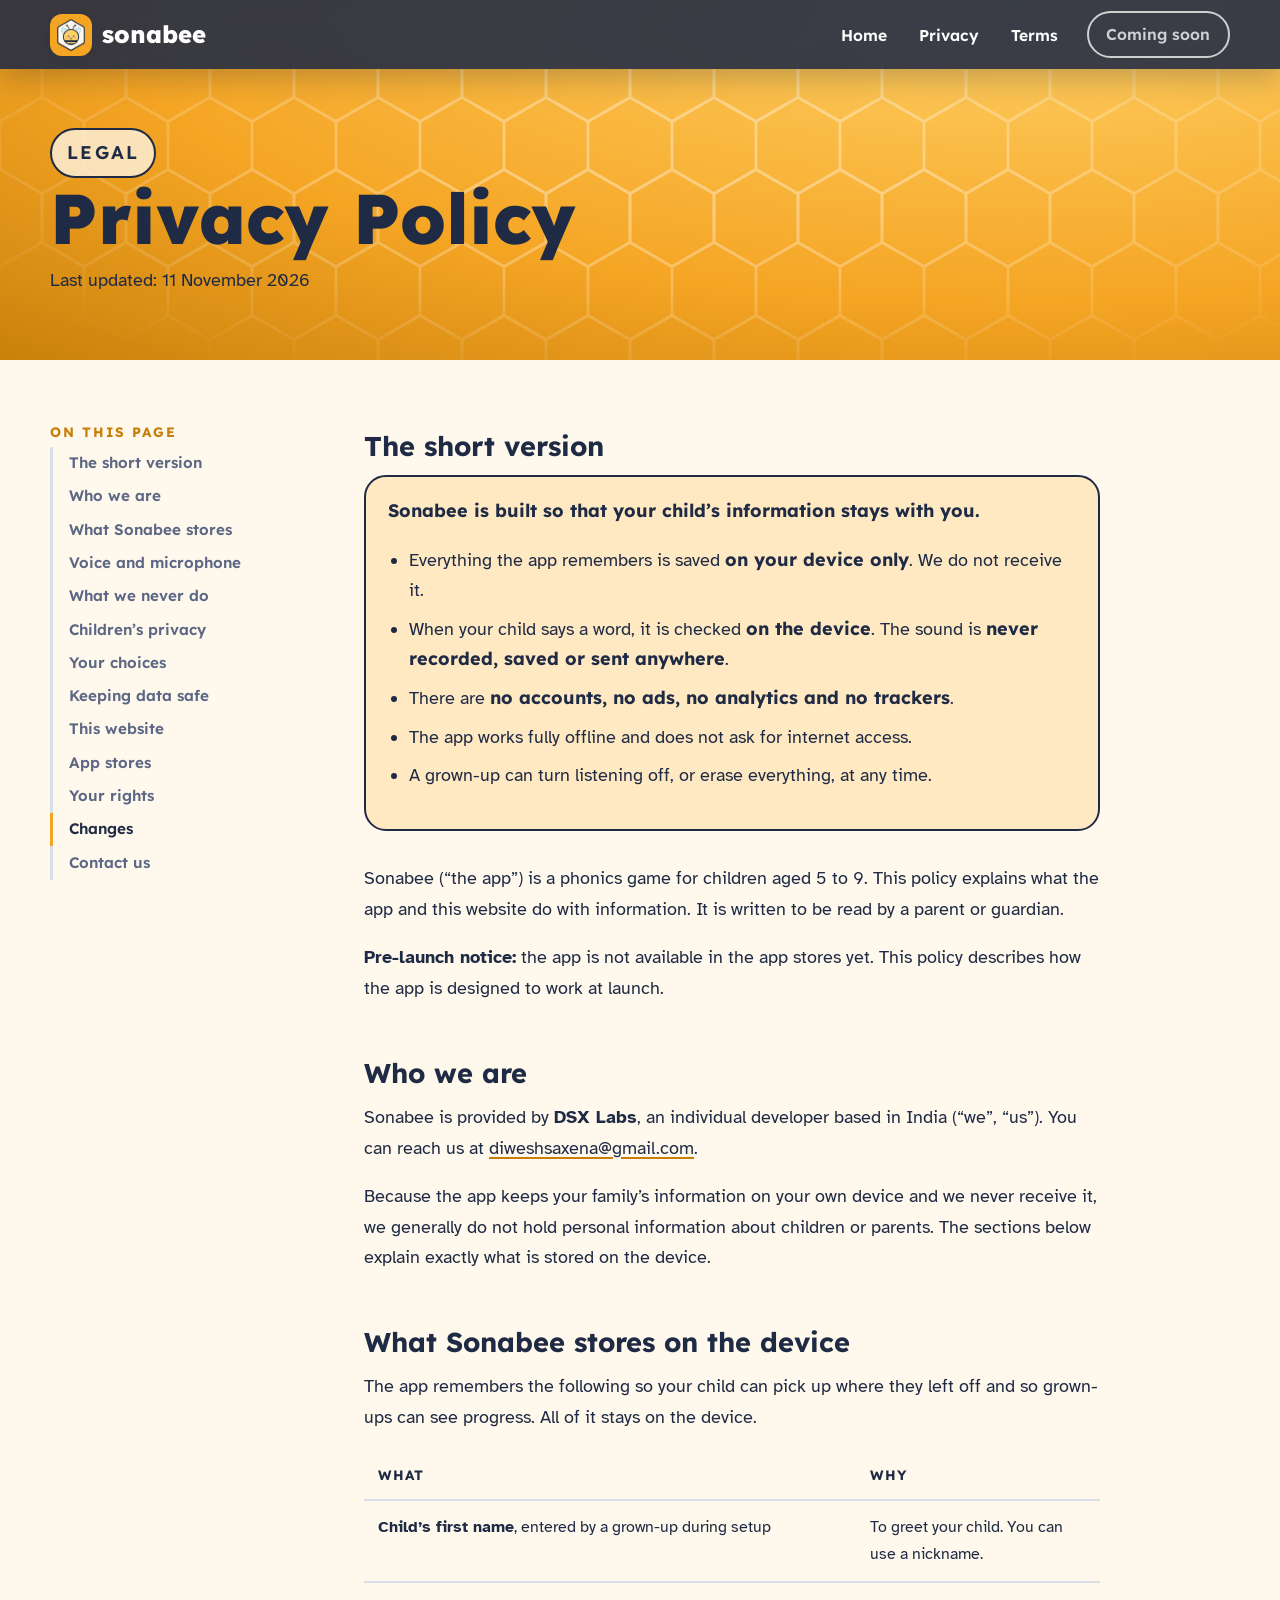
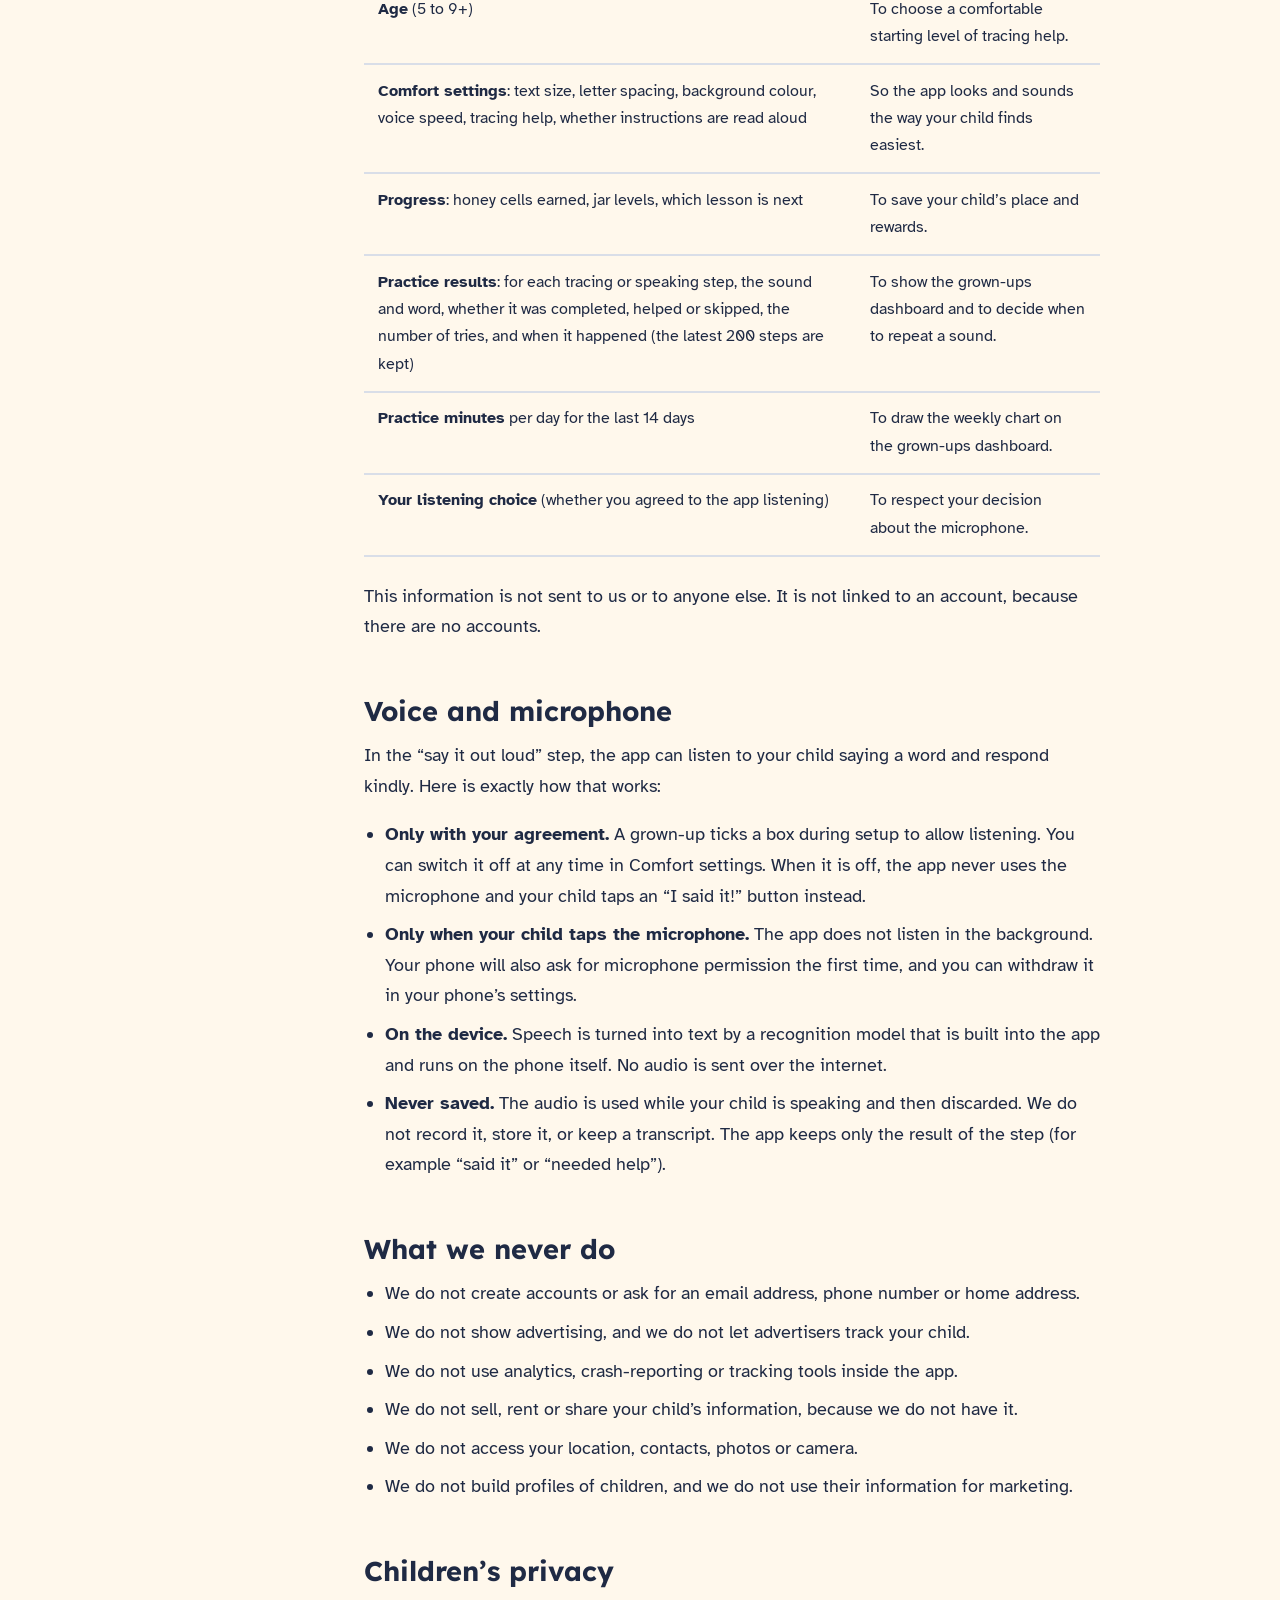
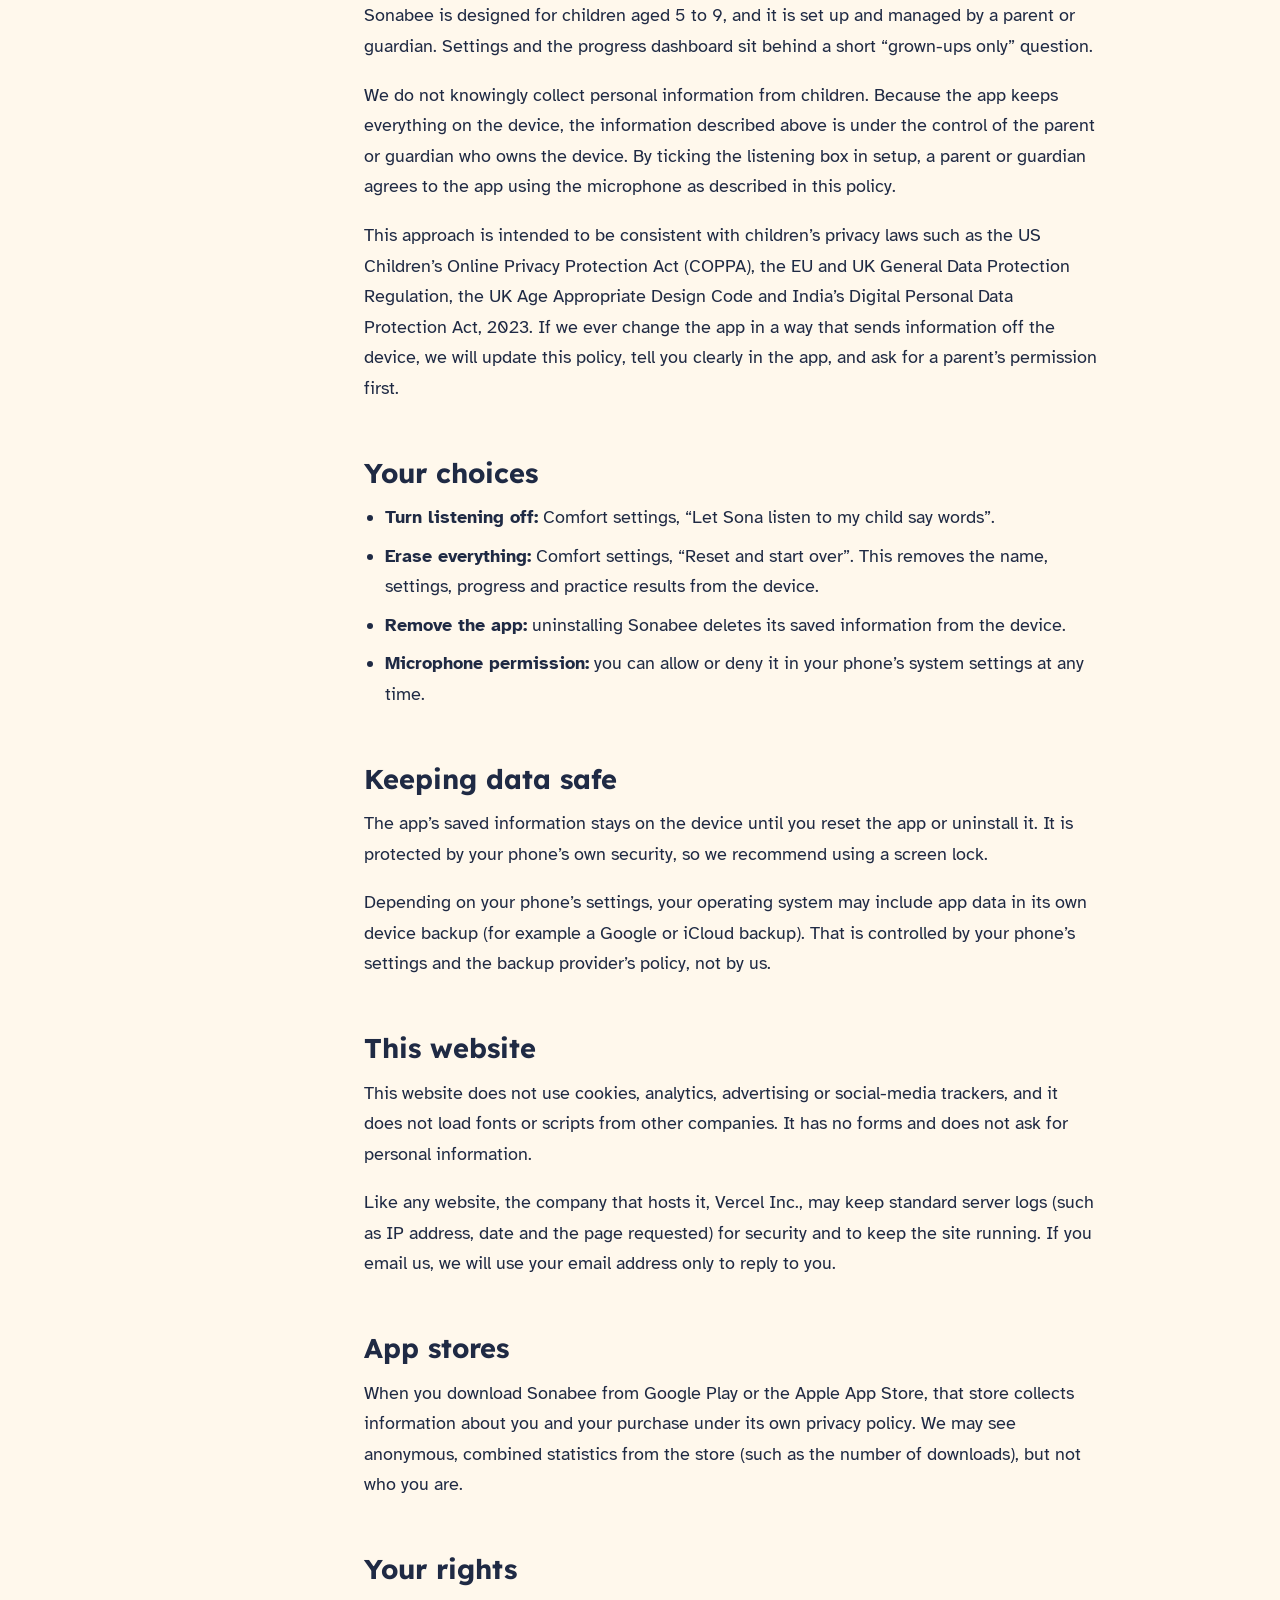
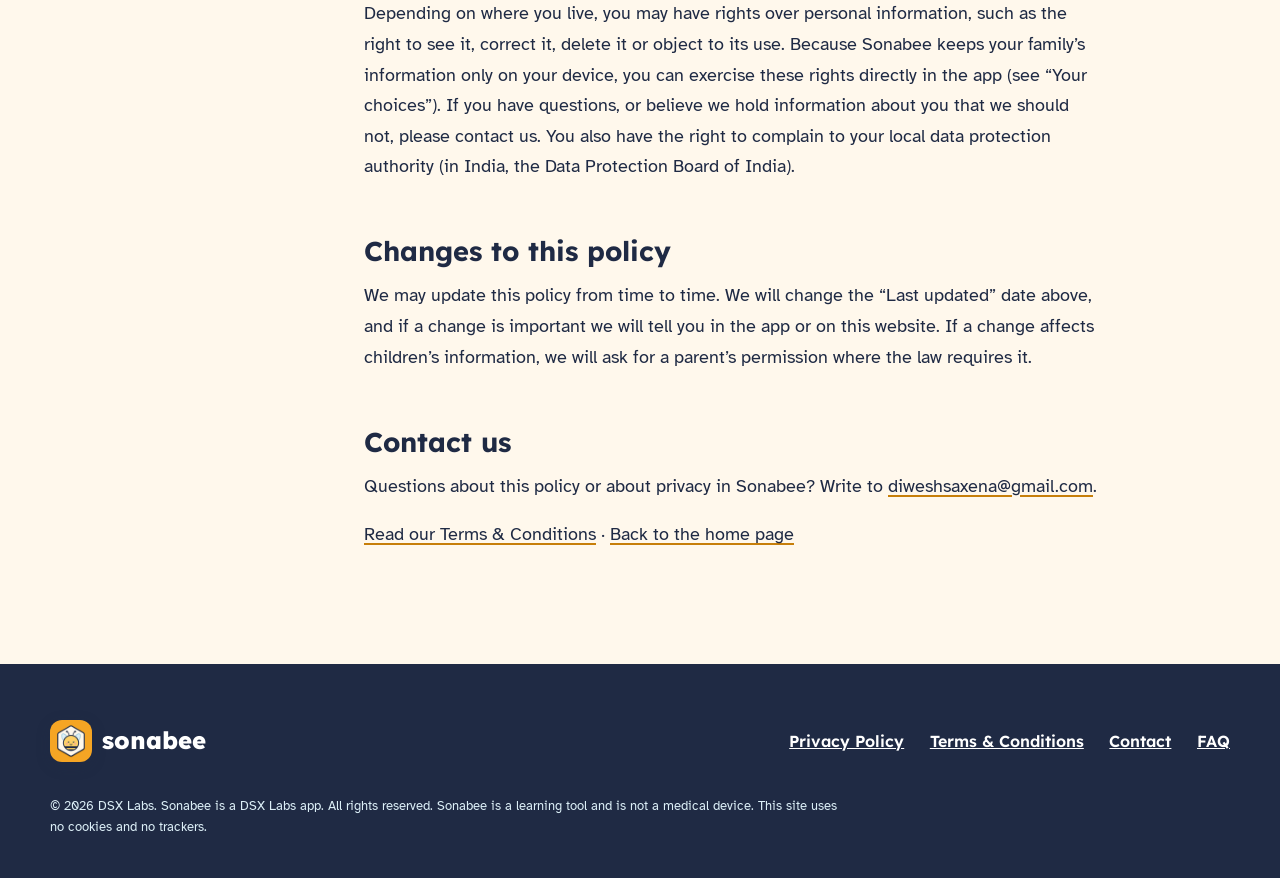
==== commit e0e93ac8: "Name DSX Labs as the publisher and add a public contact email." ====
--- a/privacy.html
+++ b/privacy.html
@@ -78,7 +78,7 @@
     <p><strong>Pre-launch notice:</strong> the app is not available in the app stores yet. This policy describes how the app is designed to work at launch.</p>
 
     <h2 id="who">Who we are</h2>
-    <p>Sonabee is provided by <span class="fill">[Company or developer legal name]</span>, <span class="fill">[registered address]</span> (&ldquo;we&rdquo;, &ldquo;us&rdquo;). You can reach us at <span class="fill">[contact email address]</span>.</p>
+    <p>Sonabee is provided by <strong>DSX Labs</strong>, an individual developer based in India (&ldquo;we&rdquo;, &ldquo;us&rdquo;). You can reach us at <a href="mailto:diweshsaxena@gmail.com">diweshsaxena@gmail.com</a>.</p>
     <p>Because the app keeps your family&rsquo;s information on your own device and we never receive it, we generally do not hold personal information about children or parents. The sections below explain exactly what is stored on the device.</p>
 
     <h2 id="info">What Sonabee stores on the device</h2>
@@ -119,7 +119,7 @@
     <h2 id="children">Children&rsquo;s privacy</h2>
     <p>Sonabee is designed for children aged 5 to 9, and it is set up and managed by a parent or guardian. Settings and the progress dashboard sit behind a short &ldquo;grown-ups only&rdquo; question.</p>
     <p>We do not knowingly collect personal information from children. Because the app keeps everything on the device, the information described above is under the control of the parent or guardian who owns the device. By ticking the listening box in setup, a parent or guardian agrees to the app using the microphone as described in this policy.</p>
-    <p>This approach is intended to be consistent with children&rsquo;s privacy laws such as the US Children&rsquo;s Online Privacy Protection Act (COPPA), the EU and UK General Data Protection Regulation and the UK Age Appropriate Design Code. If we ever change the app in a way that sends information off the device, we will update this policy, tell you clearly in the app, and ask for a parent&rsquo;s permission first.</p>
+    <p>This approach is intended to be consistent with children&rsquo;s privacy laws such as the US Children&rsquo;s Online Privacy Protection Act (COPPA), the EU and UK General Data Protection Regulation, the UK Age Appropriate Design Code and India&rsquo;s Digital Personal Data Protection Act, 2023. If we ever change the app in a way that sends information off the device, we will update this policy, tell you clearly in the app, and ask for a parent&rsquo;s permission first.</p>
 
     <h2 id="controls">Your choices</h2>
     <ul>
@@ -135,19 +135,19 @@
 
     <h2 id="website">This website</h2>
     <p>This website does not use cookies, analytics, advertising or social-media trackers, and it does not load fonts or scripts from other companies. It has no forms and does not ask for personal information.</p>
-    <p>Like any website, the company that hosts it, <span class="fill">[hosting provider]</span>, may keep standard server logs (such as IP address, date and the page requested) for security and to keep the site running. If you email us, we will use your email address only to reply to you.</p>
+    <p>Like any website, the company that hosts it, Vercel Inc., may keep standard server logs (such as IP address, date and the page requested) for security and to keep the site running. If you email us, we will use your email address only to reply to you.</p>
 
     <h2 id="stores">App stores</h2>
     <p>When you download Sonabee from Google Play or the Apple App Store, that store collects information about you and your purchase under its own privacy policy. We may see anonymous, combined statistics from the store (such as the number of downloads), but not who you are.</p>
 
     <h2 id="rights">Your rights</h2>
-    <p>Depending on where you live, you may have rights over personal information, such as the right to see it, correct it, delete it or object to its use. Because Sonabee keeps your family&rsquo;s information only on your device, you can exercise these rights directly in the app (see &ldquo;Your choices&rdquo;). If you have questions, or believe we hold information about you that we should not, please contact us. You also have the right to complain to your local data protection authority.</p>
+    <p>Depending on where you live, you may have rights over personal information, such as the right to see it, correct it, delete it or object to its use. Because Sonabee keeps your family&rsquo;s information only on your device, you can exercise these rights directly in the app (see &ldquo;Your choices&rdquo;). If you have questions, or believe we hold information about you that we should not, please contact us. You also have the right to complain to your local data protection authority (in India, the Data Protection Board of India).</p>
 
     <h2 id="changes">Changes to this policy</h2>
     <p>We may update this policy from time to time. We will change the &ldquo;Last updated&rdquo; date above, and if a change is important we will tell you in the app or on this website. If a change affects children&rsquo;s information, we will ask for a parent&rsquo;s permission where the law requires it.</p>
 
     <h2 id="contact">Contact us</h2>
-    <p>Questions about this policy or about privacy in Sonabee? Write to <span class="fill">[contact email address]</span> or <span class="fill">[postal address]</span>.</p>
+    <p>Questions about this policy or about privacy in Sonabee? Write to <a href="mailto:diweshsaxena@gmail.com">diweshsaxena@gmail.com</a>.</p>
     <p><a href="terms.html">Read our Terms &amp; Conditions</a> &middot; <a href="index.html">Back to the home page</a></p>
   </article>
 </div>
@@ -161,11 +161,12 @@
         <ul>
           <li><a href="privacy.html">Privacy Policy</a></li>
           <li><a href="terms.html">Terms &amp; Conditions</a></li>
+          <li><a href="mailto:diweshsaxena@gmail.com">Contact</a></li>
           <li><a href="index.html#faq">FAQ</a></li>
         </ul>
       </nav>
     </div>
-    <small>&copy; <span id="yr">2026</span> Sonabee. All rights reserved. Sonabee is a learning tool and is not a medical device. This site uses no cookies and no trackers.</small>
+    <small>&copy; <span id="yr">2026</span> DSX Labs. Sonabee is a DSX Labs app. All rights reserved. Sonabee is a learning tool and is not a medical device. This site uses no cookies and no trackers.</small>
   </div>
 </footer>
 <script src="assets/js/main.js"></script>
